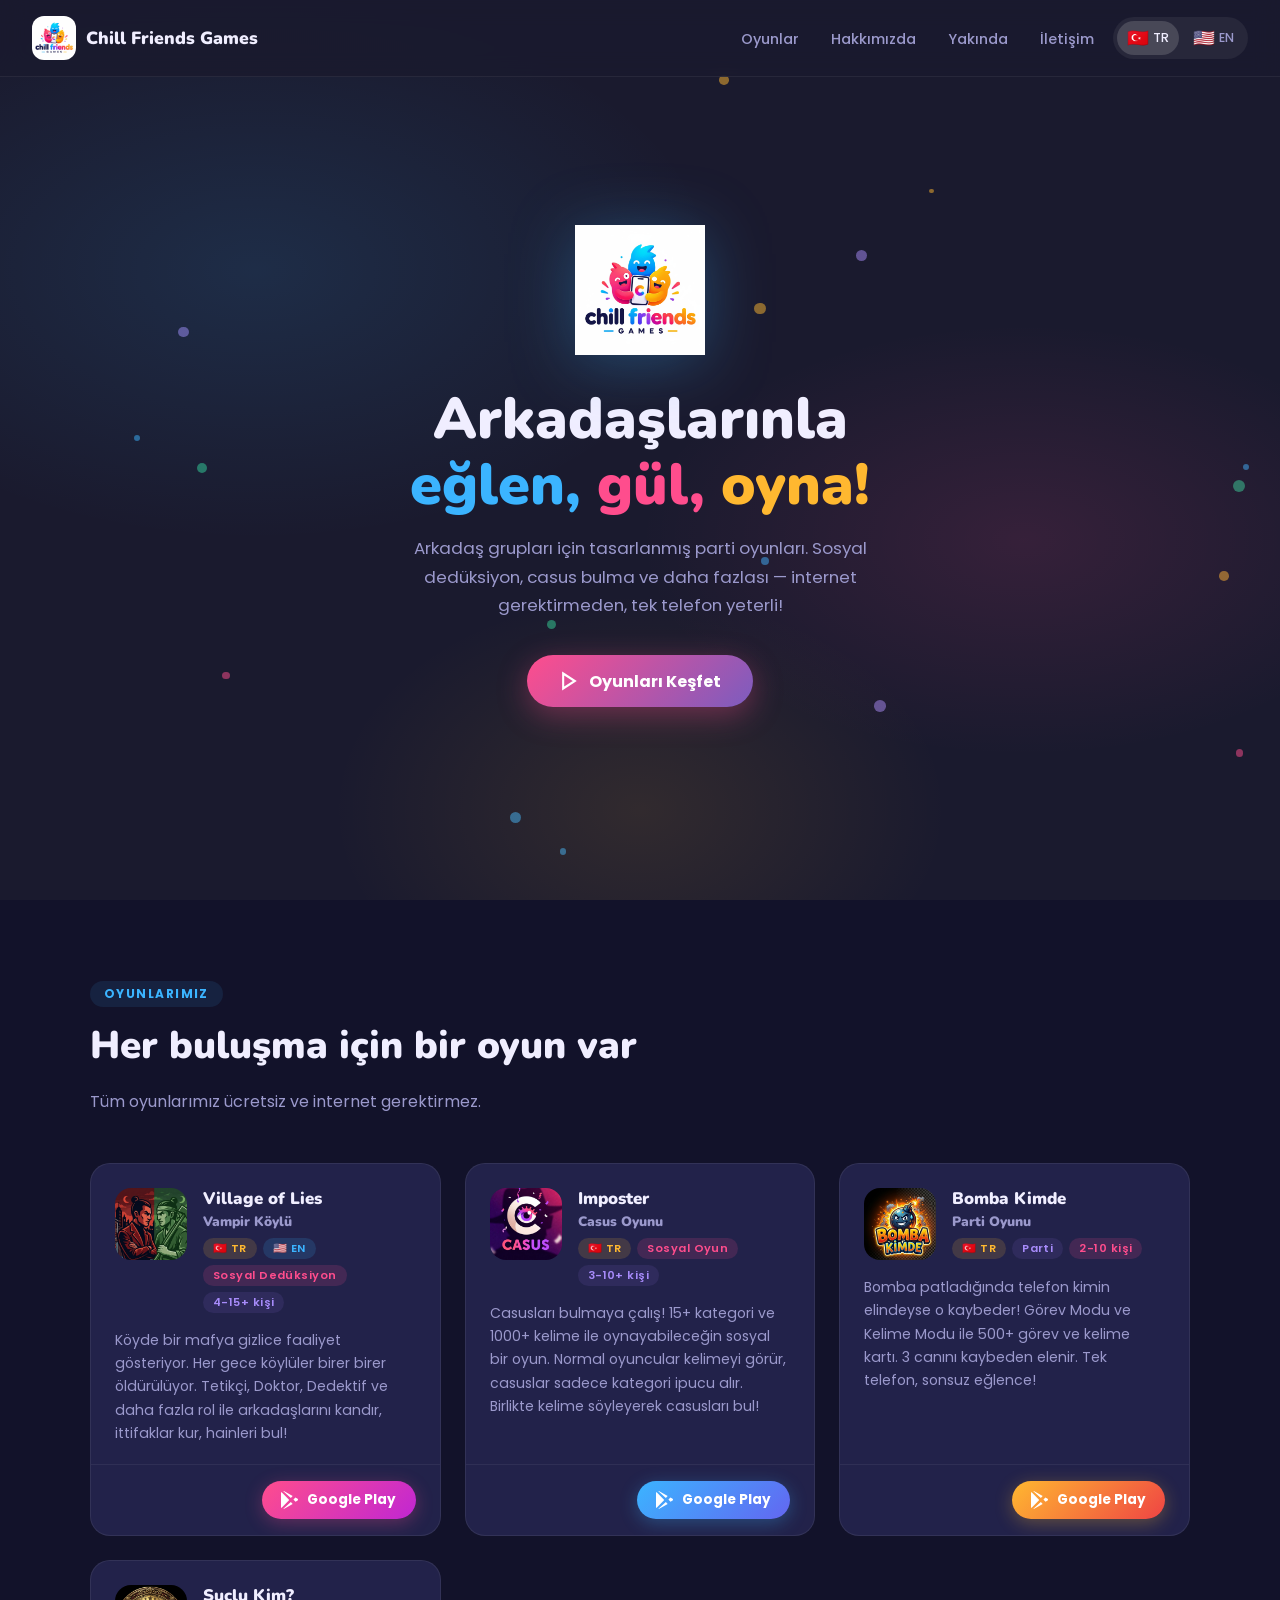
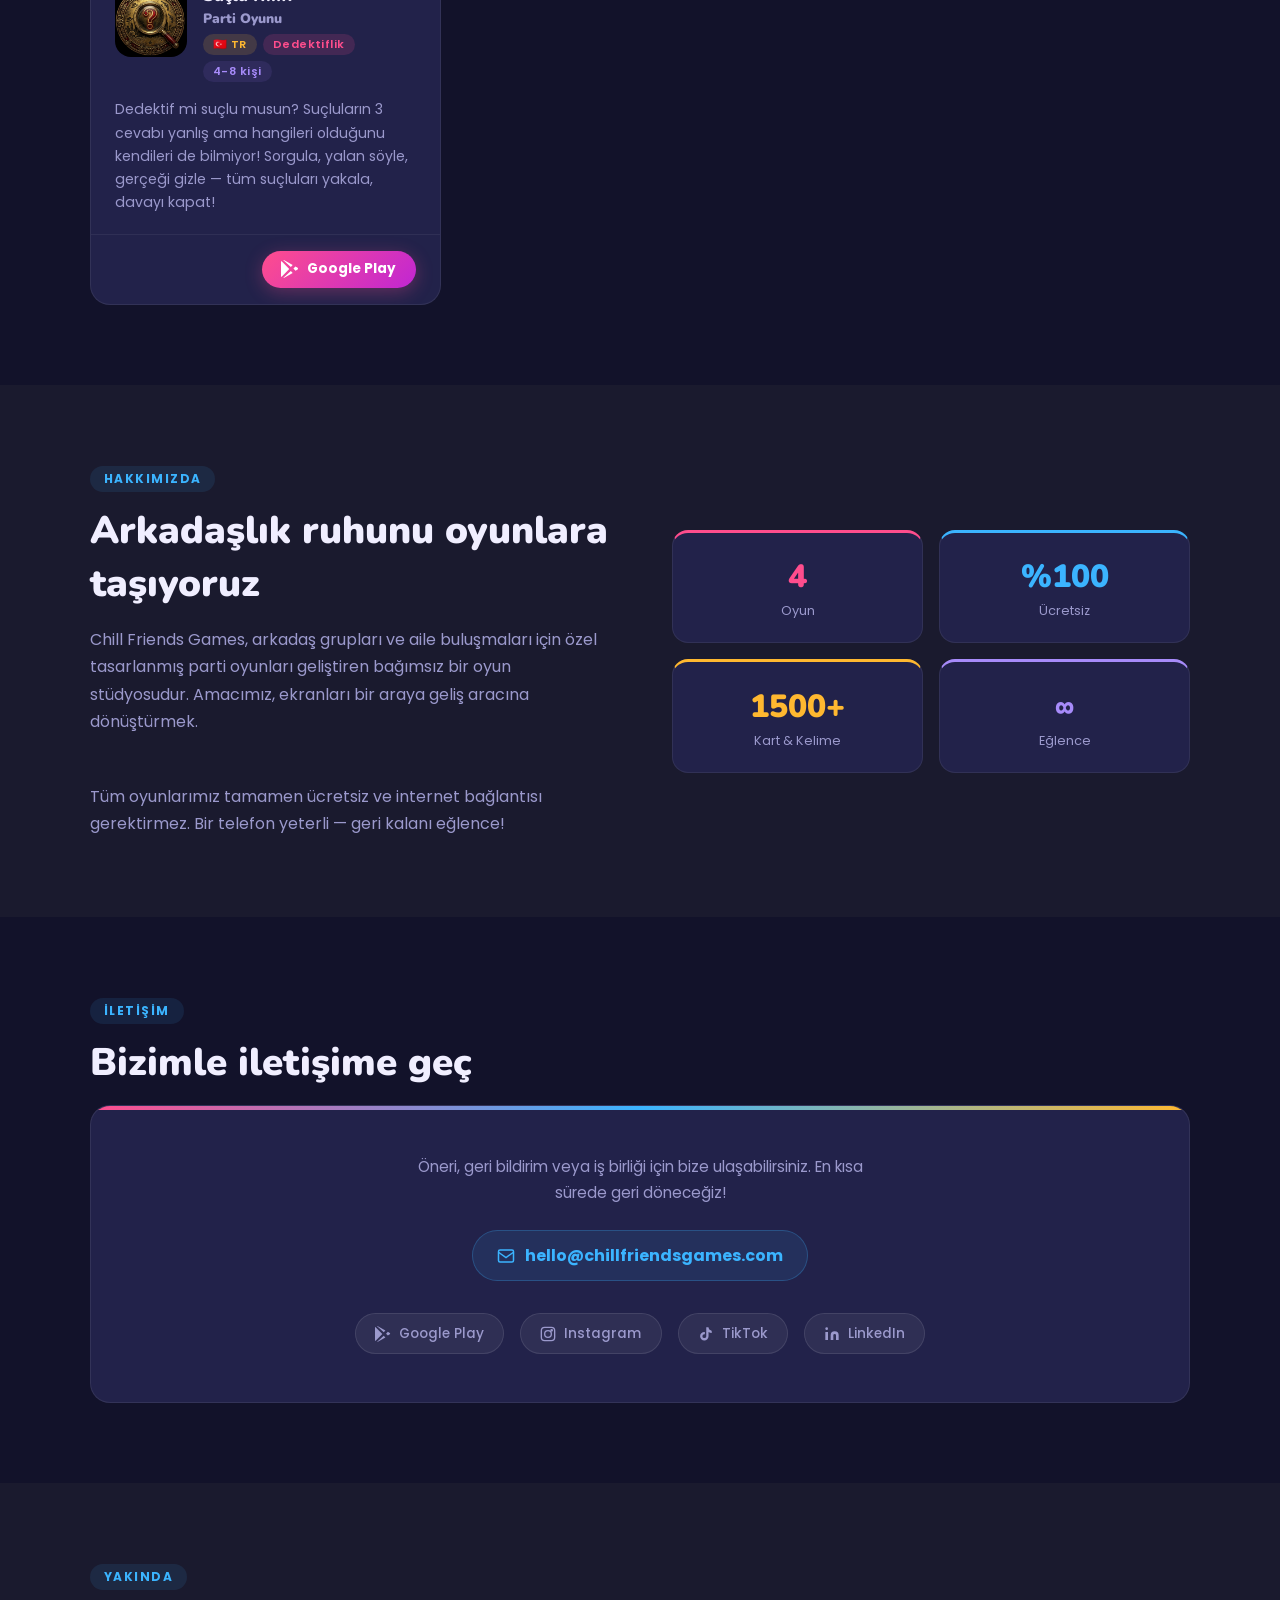
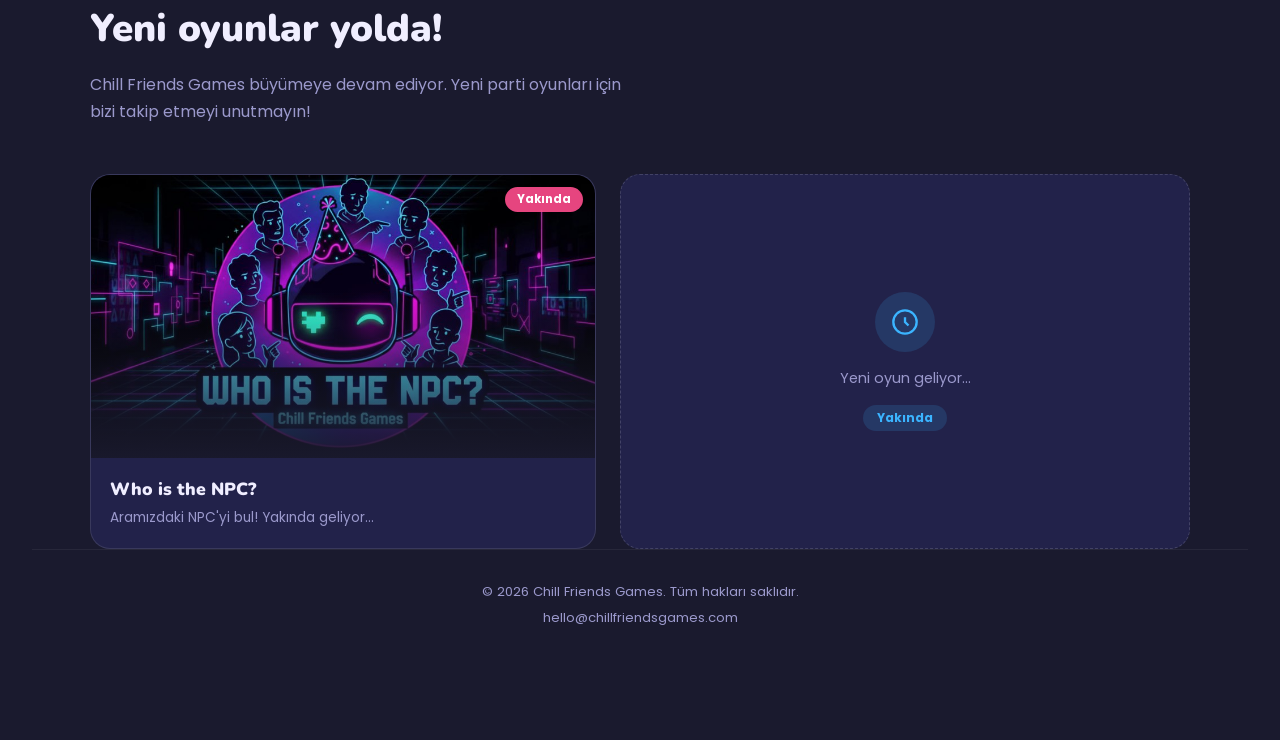
==== index.html @ 4c3b7a80 "Update index.html" ====
<!DOCTYPE html>
<html lang="tr">
<head>
<meta charset="UTF-8">
<meta name="viewport" content="width=device-width, initial-scale=1.0">
<title>Chill Friends Games</title>
<link rel="icon" type="image/jpeg" href="cfg_icon.jpg">
<link rel="apple-touch-icon" href="cfg_icon.jpg">
<link href="https://fonts.googleapis.com/css2?family=Nunito:wght@400;600;700;800;900&family=Poppins:wght@400;500;600;700&display=swap" rel="stylesheet">
<style>
  :root {
    --pink: #FF4D8D;
    --blue: #3BB4FF;
    --orange: #FFB830;
    --purple: #7C5CBF;
    --dark: #1A1A2E;
    --darker: #12122A;
    --card-bg: #22224A;
    --text: #F0EEFF;
    --text-muted: #9B99CC;
    --radius: 20px;
  }
  * { margin: 0; padding: 0; box-sizing: border-box; }
  html { scroll-behavior: smooth; }
  body {
    font-family: 'Poppins', sans-serif;
    background: var(--dark);
    color: var(--text);
    overflow-x: hidden;
  }

  /* NAV */
  nav {
    position: fixed;
    top: 0; left: 0; right: 0;
    z-index: 100;
    display: flex;
    align-items: center;
    justify-content: space-between;
    padding: 1rem 2rem;
    background: rgba(26,26,46,0.85);
    backdrop-filter: blur(12px);
    border-bottom: 1px solid rgba(255,255,255,0.06);
  }
  .nav-logo {
    display: flex;
    align-items: center;
    gap: 10px;
    text-decoration: none;
  }
  .nav-logo img {
    height: 44px;
    width: 44px;
    border-radius: 12px;
    object-fit: contain;
  }
  .nav-logo span {
    font-family: 'Nunito', sans-serif;
    font-weight: 900;
    font-size: 1.1rem;
    color: var(--text);
  }
  .nav-right {
    display: flex;
    align-items: center;
    gap: 1.2rem;
  }
  .nav-links {
    display: flex;
    gap: 2rem;
    list-style: none;
  }
  .nav-links a {
    color: var(--text-muted);
    text-decoration: none;
    font-size: 0.9rem;
    font-weight: 500;
    transition: color 0.2s;
  }
  .nav-links a:hover { color: var(--text); }
  .lang-switcher {
    display: flex;
    gap: 4px;
    background: rgba(255,255,255,0.06);
    border-radius: 30px;
    padding: 4px;
  }
  .lang-btn {
    background: none;
    border: none;
    cursor: pointer;
    padding: 4px 10px;
    border-radius: 20px;
    font-size: 1rem;
    transition: background 0.2s;
    display: flex;
    align-items: center;
    gap: 4px;
    color: var(--text-muted);
    font-family: 'Poppins', sans-serif;
    font-size: 0.78rem;
    font-weight: 500;
  }
  .lang-btn.active {
    background: rgba(255,255,255,0.15);
    color: var(--text);
  }
  .lang-flag { font-size: 1.1rem; }

  /* HERO */
  .hero {
    min-height: 100vh;
    display: flex;
    flex-direction: column;
    align-items: center;
    justify-content: center;
    text-align: center;
    padding: 6rem 2rem 4rem;
    position: relative;
    overflow: hidden;
  }
  .hero-bg {
    position: absolute;
    inset: 0;
    z-index: 0;
    background:
      radial-gradient(ellipse 60% 50% at 20% 30%, rgba(59,180,255,0.12) 0%, transparent 60%),
      radial-gradient(ellipse 50% 40% at 80% 60%, rgba(255,77,141,0.12) 0%, transparent 60%),
      radial-gradient(ellipse 40% 40% at 50% 90%, rgba(255,184,48,0.10) 0%, transparent 60%);
  }
  .hero-content { position: relative; z-index: 1; max-width: 780px; }
  .hero-logo {
    width: 130px;
    height: 130px;
    object-fit: contain;
    margin-bottom: 1.5rem;
    filter: drop-shadow(0 8px 32px rgba(59,180,255,0.3));
    animation: float 3s ease-in-out infinite;
  }
  @keyframes float {
    0%, 100% { transform: translateY(0); }
    50% { transform: translateY(-12px); }
  }
  .hero h1 {
    font-family: 'Nunito', sans-serif;
    font-size: clamp(2.2rem, 5vw, 3.6rem);
    font-weight: 900;
    line-height: 1.15;
    margin-bottom: 1rem;
  }
  .hero h1 .highlight-blue { color: var(--blue); }
  .hero h1 .highlight-pink { color: var(--pink); }
  .hero h1 .highlight-orange { color: var(--orange); }
  .hero-sub {
    font-size: 1.05rem;
    color: var(--text-muted);
    max-width: 520px;
    margin: 0 auto 2.2rem;
    line-height: 1.7;
  }
  .hero-cta {
    display: inline-flex;
    align-items: center;
    gap: 10px;
    background: linear-gradient(135deg, var(--pink), var(--purple));
    color: #fff;
    text-decoration: none;
    padding: 0.85rem 2rem;
    border-radius: 50px;
    font-weight: 700;
    font-size: 1rem;
    transition: transform 0.2s, box-shadow 0.2s;
    box-shadow: 0 8px 30px rgba(255,77,141,0.35);
  }
  .hero-cta:hover {
    transform: translateY(-2px);
    box-shadow: 0 12px 40px rgba(255,77,141,0.45);
  }
  .hero-cta svg { width: 20px; height: 20px; }

  /* FLOATING DOTS */
  .dots {
    position: absolute;
    inset: 0;
    z-index: 0;
    pointer-events: none;
    overflow: hidden;
  }
  .dot {
    position: absolute;
    border-radius: 50%;
    opacity: 0.5;
    animation: drift linear infinite;
  }
  @keyframes drift {
    0% { transform: translateY(0) rotate(0); opacity: 0; }
    10% { opacity: 0.5; }
    90% { opacity: 0.5; }
    100% { transform: translateY(-100vh) rotate(360deg); opacity: 0; }
  }

  /* SECTION */
  section { padding: 5rem 2rem; }
  .section-inner { max-width: 1100px; margin: 0 auto; }
  .section-label {
    display: inline-block;
    font-size: 0.75rem;
    font-weight: 700;
    letter-spacing: 0.12em;
    text-transform: uppercase;
    color: var(--blue);
    margin-bottom: 0.75rem;
    background: rgba(59,180,255,0.1);
    padding: 4px 14px;
    border-radius: 20px;
  }
  .section-title {
    font-family: 'Nunito', sans-serif;
    font-size: clamp(1.7rem, 3.5vw, 2.4rem);
    font-weight: 900;
    margin-bottom: 1rem;
  }
  .section-desc {
    color: var(--text-muted);
    font-size: 1rem;
    max-width: 540px;
    line-height: 1.7;
    margin-bottom: 3rem;
  }

  /* GAMES */
  #games { background: var(--darker); }
  .games-grid {
    display: grid;
    grid-template-columns: repeat(auto-fit, minmax(280px, 1fr));
    gap: 1.5rem;
  }
  .game-card {
    background: var(--card-bg);
    border-radius: var(--radius);
    overflow: hidden;
    border: 1px solid rgba(255,255,255,0.07);
    transition: transform 0.25s, box-shadow 0.25s;
    display: flex;
    flex-direction: column;
  }
  .game-card:hover {
    transform: translateY(-6px);
    box-shadow: 0 16px 48px rgba(0,0,0,0.4);
  }
  .game-card-header {
    padding: 1.5rem 1.5rem 1rem;
    display: flex;
    align-items: flex-start;
    gap: 1rem;
  }
  .game-icon {
    width: 72px;
    height: 72px;
    border-radius: 16px;
    overflow: hidden;
    flex-shrink: 0;
  }
  .game-icon img {
    width: 100%;
    height: 100%;
    object-fit: cover;
  }
  .game-meta { flex: 1; }
  .game-name {
    font-family: 'Nunito', sans-serif;
    font-weight: 900;
    font-size: 1.05rem;
    margin-bottom: 4px;
    line-height: 1.3;
  }
  .game-tags {
    display: flex;
    gap: 6px;
    flex-wrap: wrap;
    margin-top: 6px;
  }
  .tag {
    font-size: 0.7rem;
    font-weight: 600;
    padding: 2px 10px;
    border-radius: 20px;
    letter-spacing: 0.04em;
  }
  .tag-tr { background: rgba(255,184,48,0.15); color: #FFB830; }
  .tag-en { background: rgba(59,180,255,0.15); color: var(--blue); }
  .tag-social { background: rgba(255,77,141,0.15); color: var(--pink); }
  .tag-party { background: rgba(124,92,191,0.15); color: #A78BFA; }
  .game-desc {
    padding: 0 1.5rem 1.2rem;
    color: var(--text-muted);
    font-size: 0.88rem;
    line-height: 1.65;
    flex: 1;
  }
  .game-footer {
    padding: 1rem 1.5rem;
    border-top: 1px solid rgba(255,255,255,0.06);
    display: flex;
    justify-content: flex-end;
  }
  .play-btn {
    display: inline-flex;
    align-items: center;
    gap: 8px;
    text-decoration: none;
    font-size: 0.85rem;
    font-weight: 700;
    padding: 0.55rem 1.2rem;
    border-radius: 30px;
    transition: transform 0.2s, box-shadow 0.2s;
  }
  .play-btn.pink {
    background: linear-gradient(135deg, var(--pink), #c026d3);
    color: #fff;
    box-shadow: 0 4px 18px rgba(255,77,141,0.3);
  }
  .play-btn.blue {
    background: linear-gradient(135deg, var(--blue), #6366F1);
    color: #fff;
    box-shadow: 0 4px 18px rgba(59,180,255,0.3);
  }
  .play-btn.orange {
    background: linear-gradient(135deg, var(--orange), #EF4444);
    color: #fff;
    box-shadow: 0 4px 18px rgba(255,184,48,0.3);
  }
  .play-btn:hover { transform: scale(1.04); }
  .gplay-icon { width: 18px; height: 18px; }

  /* ABOUT */
  #about {
    background: var(--dark);
    position: relative;
    overflow: hidden;
  }
  .about-grid {
    display: grid;
    grid-template-columns: 1fr 1fr;
    gap: 4rem;
    align-items: center;
  }
  .about-visual {
    display: grid;
    grid-template-columns: 1fr 1fr;
    gap: 1rem;
  }
  .about-stat {
    background: var(--card-bg);
    border: 1px solid rgba(255,255,255,0.07);
    border-radius: 16px;
    padding: 1.4rem;
    text-align: center;
  }
  .about-stat:nth-child(1) { border-top: 3px solid var(--pink); }
  .about-stat:nth-child(2) { border-top: 3px solid var(--blue); }
  .about-stat:nth-child(3) { border-top: 3px solid var(--orange); }
  .about-stat:nth-child(4) { border-top: 3px solid #A78BFA; }
  .stat-num {
    font-family: 'Nunito', sans-serif;
    font-size: 2rem;
    font-weight: 900;
    margin-bottom: 4px;
  }
  .stat-num.pink { color: var(--pink); }
  .stat-num.blue { color: var(--blue); }
  .stat-num.orange { color: var(--orange); }
  .stat-num.purple { color: #A78BFA; }
  .stat-label { font-size: 0.8rem; color: var(--text-muted); }
  @media (max-width: 768px) {
    .about-grid { grid-template-columns: 1fr; }
    .nav-links { display: none; }
  }

  /* CONTACT */
  #contact { background: var(--darker); }
  .contact-card {
    background: var(--card-bg);
    border: 1px solid rgba(255,255,255,0.08);
    border-radius: var(--radius);
    padding: 3rem;
    text-align: center;
    position: relative;
    overflow: hidden;
  }
  .contact-card::before {
    content: '';
    position: absolute;
    top: 0; left: 0; right: 0;
    height: 4px;
    background: linear-gradient(90deg, var(--pink), var(--blue), var(--orange));
  }
  .contact-email {
    display: inline-flex;
    align-items: center;
    gap: 10px;
    background: rgba(59,180,255,0.1);
    border: 1px solid rgba(59,180,255,0.25);
    color: var(--blue);
    text-decoration: none;
    padding: 0.75rem 1.5rem;
    border-radius: 50px;
    font-weight: 700;
    font-size: clamp(0.75rem, 2.5vw, 1rem);
    margin-top: 1.5rem;
    transition: background 0.2s;
    word-break: break-all;
    text-align: center;
  }
  .contact-email:hover { background: rgba(59,180,255,0.2); }
  .social-links {
    display: flex;
    justify-content: center;
    gap: 1rem;
    margin-top: 2rem;
    flex-wrap: wrap;
  }
  .social-btn {
    display: inline-flex;
    align-items: center;
    gap: 8px;
    background: rgba(255,255,255,0.06);
    border: 1px solid rgba(255,255,255,0.1);
    color: var(--text-muted);
    text-decoration: none;
    padding: 0.6rem 1.2rem;
    border-radius: 30px;
    font-size: 0.85rem;
    font-weight: 500;
    transition: background 0.2s, color 0.2s;
  }
  .social-btn:hover { background: rgba(255,255,255,0.12); color: var(--text); }

  /* FOOTER */
  footer {
    text-align: center;
    padding: 2rem;
    color: var(--text-muted);
    font-size: 0.82rem;
    border-top: 1px solid rgba(255,255,255,0.06);
  }
  footer a { color: var(--text-muted); text-decoration: none; }
  footer a:hover { color: var(--text); }

  /* PRIVACY */
  #privacy { background: var(--dark); }
  .privacy-box {
    background: var(--card-bg);
    border-radius: var(--radius);
    padding: 2.5rem;
    border: 1px solid rgba(255,255,255,0.07);
  }
  .privacy-box p {
    color: var(--text-muted);
    font-size: 0.92rem;
    line-height: 1.8;
    margin-bottom: 1rem;
  }
  .privacy-box p:last-child { margin-bottom: 0; }
</style>
</head>
<body>

<!-- NAV -->
<nav>
  <a class="nav-logo" href="#">
    <img src="cfg_icon.jpg" alt="Chill Friends Games Logo" id="nav-logo-img">
    <span>Chill Friends Games</span>
  </a>
  <div class="nav-right">
    <ul class="nav-links">
      <li><a href="#games" data-tr="Oyunlar" data-en="Games">Oyunlar</a></li>
      <li><a href="#about" data-tr="Hakkımızda" data-en="About">Hakkımızda</a></li>
      <li><a href="#coming-soon" data-tr="Yakında" data-en="Coming Soon">Yakında</a></li>
      <li><a href="#contact" data-tr="İletişim" data-en="Contact">İletişim</a></li>
    </ul>
    <div class="lang-switcher">
      <button class="lang-btn active" onclick="setLang('tr')">
        <span class="lang-flag">🇹🇷</span> TR
      </button>
      <button class="lang-btn" onclick="setLang('en')">
        <span class="lang-flag">🇺🇸</span> EN
      </button>
    </div>
  </div>
</nav>

<!-- DOTS BG -->
<div class="dots" id="dots"></div>

<!-- HERO -->
<section class="hero">
  <div class="hero-bg"></div>
  <div class="hero-content">
    <img src="cfg_icon.jpg" alt="Chill Friends Games" class="hero-logo" id="hero-logo-img">
    <h1>
      <span data-tr="Arkadaşlarınla" data-en="Play Together,">Arkadaşlarınla</span><br>
      <span class="highlight-blue" data-tr="eğlen," data-en="Laugh Together,">eğlen,</span>
      <span class="highlight-pink" data-tr="gül," data-en="" id="hero-gul">gül,</span>
      <span class="highlight-orange" data-tr="oyna!" data-en="Have Fun!">oyna!</span>
    </h1>
    <p class="hero-sub" data-tr="Arkadaş grupları için tasarlanmış parti oyunları. Sosyal dedüksiyon, casus bulma ve daha fazlası — internet gerektirmeden, tek telefon yeterli!" data-en="Party games designed for friend groups. Social deduction, spy hunting and more — no internet needed, one phone is enough!">
      Arkadaş grupları için tasarlanmış parti oyunları. Sosyal dedüksiyon, casus bulma ve daha fazlası — internet gerektirmeden, tek telefon yeterli!
    </p>
    <a href="#games" class="hero-cta">
      <svg viewBox="0 0 24 24" fill="none" stroke="currentColor" stroke-width="2.5"><polygon points="5 3 19 12 5 21 5 3"/></svg>
      <span data-tr="Oyunları Keşfet" data-en="Explore Games">Oyunları Keşfet</span>
    </a>
  </div>
</section>

<!-- GAMES -->
<section id="games">
  <div class="section-inner">
    <div class="section-label" data-tr="OYUNLARIMIZ" data-en="OUR GAMES">OYUNLARIMIZ</div>
    <h2 class="section-title" data-tr="Her buluşma için bir oyun var" data-en="A game for every get-together">Her buluşma için bir oyun var</h2>
    <p class="section-desc" data-tr="Tüm oyunlarımız ücretsiz ve internet gerektirmez." data-en="All our games are free and work without internet.">Tüm oyunlarımız ücretsiz ve internet gerektirmez.</p>

    <div class="games-grid">

      <!-- Village of Lies -->
      <div class="game-card">
        <div class="game-card-header">
          <div class="game-icon">
            <img src="vol.png" alt="Village of Lies">
          </div>
          <div class="game-meta">
            <div class="game-name" data-tr="Village of Lies<br>Vampir Köylü" data-en="Village of Lies<br>Party Game">Village of Lies<br><span style="color:var(--text-muted);font-size:0.85rem">Vampir Köylü</span></div>
            <div class="game-tags">
              <span class="tag tag-tr">🇹🇷 TR</span>
              <span class="tag tag-en">🇺🇸 EN</span>
              <span class="tag tag-social" data-tr="Sosyal Dedüksiyon" data-en="Social Deduction">Sosyal Dedüksiyon</span>
              <span class="tag tag-party">4-15+ kişi</span>
            </div>
          </div>
        </div>
        <p class="game-desc" data-tr="Köyde bir mafya gizlice faaliyet gösteriyor. Her gece köylüler birer birer öldürülüyor. Tetikçi, Doktor, Dedektif ve daha fazla rol ile arkadaşlarını kandır, ittifaklar kur, hainleri bul!" data-en="A mafia secretly operates in the village. Every night, villagers are killed one by one. With roles like Shooter, Doctor, Detective and more — bluff your friends, form alliances, find the traitors!">
          Köyde bir mafya gizlice faaliyet gösteriyor. Her gece köylüler birer birer öldürülüyor. Tetikçi, Doktor, Dedektif ve daha fazla rol ile arkadaşlarını kandır, ittifaklar kur, hainleri bul!
        </p>
        <div class="game-footer">
          <a href="https://play.google.com/store/apps/details?id=com.chillfriendsgames.villageoflies" class="play-btn pink" target="_blank">
            <svg class="gplay-icon" viewBox="0 0 24 24" fill="currentColor"><path d="M3.18 23.76c.37.2.8.2 1.16-.02l11.24-6.49-2.44-2.44-9.96 8.95zM.5 1.5A1.5 1.5 0 000 2.7v18.6a1.5 1.5 0 00.5 1.2l.07.06 10.42-10.42v-.24L.57 1.44.5 1.5zM22.17 10.43l-2.87-1.66-2.72 2.72 2.72 2.72 2.88-1.66a1.5 1.5 0 000-2.12zM4.34.26L15.58 6.75l-2.44 2.44L3.18.24c.37-.2.8-.2 1.16.02z"/></svg>
            <span data-tr="Google Play" data-en="Google Play">Google Play</span>
          </a>
        </div>
      </div>

      <!-- Imposter -->
      <div class="game-card">
        <div class="game-card-header">
          <div class="game-icon">
            <img src="casjs.png" alt="Imposter Casus Oyunu">
          </div>
          <div class="game-meta">
            <div class="game-name" data-tr="Imposter<br>Casus Oyunu" data-en="Imposter<br>Spy Game">Imposter<br><span style="color:var(--text-muted);font-size:0.85rem">Casus Oyunu</span></div>
            <div class="game-tags">
              <span class="tag tag-tr">🇹🇷 TR</span>
              <span class="tag tag-social" data-tr="Sosyal Oyun" data-en="Social Game">Sosyal Oyun</span>
              <span class="tag tag-party">3-10+ kişi</span>
            </div>
          </div>
        </div>
        <p class="game-desc" data-tr="Casusları bulmaya çalış! 15+ kategori ve 1000+ kelime ile oynayabileceğin sosyal bir oyun. Normal oyuncular kelimeyi görür, casuslar sadece kategori ipucu alır. Birlikte kelime söyleyerek casusları bul!" data-en="Try to find the spies! A social game with 15+ categories and 1000+ words. Regular players see the word, spies only get a category clue. Speak words together and find the spies!">
          Casusları bulmaya çalış! 15+ kategori ve 1000+ kelime ile oynayabileceğin sosyal bir oyun. Normal oyuncular kelimeyi görür, casuslar sadece kategori ipucu alır. Birlikte kelime söyleyerek casusları bul!
        </p>
        <div class="game-footer">
          <a href="https://play.google.com/store/apps/details?id=com.chillfriendsgames.spygame" class="play-btn blue" target="_blank">
            <svg class="gplay-icon" viewBox="0 0 24 24" fill="currentColor"><path d="M3.18 23.76c.37.2.8.2 1.16-.02l11.24-6.49-2.44-2.44-9.96 8.95zM.5 1.5A1.5 1.5 0 000 2.7v18.6a1.5 1.5 0 00.5 1.2l.07.06 10.42-10.42v-.24L.57 1.44.5 1.5zM22.17 10.43l-2.87-1.66-2.72 2.72 2.72 2.72 2.88-1.66a1.5 1.5 0 000-2.12zM4.34.26L15.58 6.75l-2.44 2.44L3.18.24c.37-.2.8-.2 1.16.02z"/></svg>
            <span data-tr="Google Play" data-en="Google Play">Google Play</span>
          </a>
        </div>
      </div>

      <!-- Bomba Kimde -->
      <div class="game-card">
        <div class="game-card-header">
          <div class="game-icon">
            <img src="bomba.png" alt="Bomba Kimde">
          </div>
          <div class="game-meta">
            <div class="game-name" data-tr="Bomba Kimde<br>Parti Oyunu" data-en="Bomba Kimde<br>Party Game">Bomba Kimde<br><span style="color:var(--text-muted);font-size:0.85rem">Parti Oyunu</span></div>
            <div class="game-tags">
              <span class="tag tag-tr">🇹🇷 TR</span>
              <span class="tag tag-party" data-tr="Parti" data-en="Party">Parti</span>
              <span class="tag tag-social">2-10 kişi</span>
            </div>
          </div>
        </div>
        <p class="game-desc" data-tr="Bomba patladığında telefon kimin elindeyse o kaybeder! Görev Modu ve Kelime Modu ile 500+ görev ve kelime kartı. 3 canını kaybeden elenir. Tek telefon, sonsuz eğlence!" data-en="Whoever holds the phone when the bomb explodes loses! With Mission Mode and Word Mode, 500+ task and word cards. Lose 3 lives and you're out. One phone, endless fun!">
          Bomba patladığında telefon kimin elindeyse o kaybeder! Görev Modu ve Kelime Modu ile 500+ görev ve kelime kartı. 3 canını kaybeden elenir. Tek telefon, sonsuz eğlence!
        </p>
        <div class="game-footer">
          <a href="https://play.google.com/store/apps/details?id=com.chillfriendsgames.bombakimde" class="play-btn orange" target="_blank">
            <svg class="gplay-icon" viewBox="0 0 24 24" fill="currentColor"><path d="M3.18 23.76c.37.2.8.2 1.16-.02l11.24-6.49-2.44-2.44-9.96 8.95zM.5 1.5A1.5 1.5 0 000 2.7v18.6a1.5 1.5 0 00.5 1.2l.07.06 10.42-10.42v-.24L.57 1.44.5 1.5zM22.17 10.43l-2.87-1.66-2.72 2.72 2.72 2.72 2.88-1.66a1.5 1.5 0 000-2.12zM4.34.26L15.58 6.75l-2.44 2.44L3.18.24c.37-.2.8-.2 1.16.02z"/></svg>
            <span data-tr="Google Play" data-en="Google Play">Google Play</span>
          </a>
        </div>
      </div>

      <!-- Suçlu Kim -->
      <div class="game-card">
        <div class="game-card-header">
          <div class="game-icon">
            <img src="suclukim.png" alt="Suçlu Kim?">
          </div>
          <div class="game-meta">
            <div class="game-name">Suçlu Kim?<br><span style="color:var(--text-muted);font-size:0.85rem">Parti Oyunu</span></div>
            <div class="game-tags">
              <span class="tag tag-tr">🇹🇷 TR</span>
              <span class="tag tag-social" data-tr="Dedektiflik" data-en="Detective">Dedektiflik</span>
              <span class="tag tag-party">4-8 kişi</span>
            </div>
          </div>
        </div>
        <p class="game-desc" data-tr="Dedektif mi suçlu musun? Suçluların 3 cevabı yanlış ama hangileri olduğunu kendileri de bilmiyor! Sorgula, yalan söyle, gerçeği gizle — tüm suçluları yakala, davayı kapat!" data-en="Are you a detective or a criminal? Criminals have 3 wrong answers but don't even know which ones! Question, lie, hide the truth — catch all the criminals, close the case!">
          Dedektif mi suçlu musun? Suçluların 3 cevabı yanlış ama hangileri olduğunu kendileri de bilmiyor! Sorgula, yalan söyle, gerçeği gizle — tüm suçluları yakala, davayı kapat!
        </p>
        <div class="game-footer">
          <a href="https://play.google.com/store/apps/details?id=com.chillfriendsgames.suclukim" class="play-btn pink" target="_blank">
            <svg class="gplay-icon" viewBox="0 0 24 24" fill="currentColor"><path d="M3.18 23.76c.37.2.8.2 1.16-.02l11.24-6.49-2.44-2.44-9.96 8.95zM.5 1.5A1.5 1.5 0 000 2.7v18.6a1.5 1.5 0 00.5 1.2l.07.06 10.42-10.42v-.24L.57 1.44.5 1.5zM22.17 10.43l-2.87-1.66-2.72 2.72 2.72 2.72 2.88-1.66a1.5 1.5 0 000-2.12zM4.34.26L15.58 6.75l-2.44 2.44L3.18.24c.37-.2.8-.2 1.16.02z"/></svg>
            <span data-tr="Google Play" data-en="Google Play">Google Play</span>
          </a>
        </div>
      </div>

    </div>
  </div>
</section>

<section id="about">
  <div class="section-inner">
    <div class="about-grid">
      <div>
        <div class="section-label" data-tr="HAKKIMIZDA" data-en="ABOUT US">HAKKIMIZDA</div>
        <h2 class="section-title" data-tr="Arkadaşlık ruhunu oyunlara taşıyoruz" data-en="We bring the spirit of friendship to games">Arkadaşlık ruhunu oyunlara taşıyoruz</h2>
        <p class="section-desc" data-tr="Chill Friends Games, arkadaş grupları ve aile buluşmaları için özel tasarlanmış parti oyunları geliştiren bağımsız bir oyun stüdyosudur. Amacımız, ekranları bir araya geliş aracına dönüştürmek." data-en="Chill Friends Games is an independent game studio that develops party games specially designed for friend groups and family gatherings. Our goal is to turn screens into a tool for coming together.">
          Chill Friends Games, arkadaş grupları ve aile buluşmaları için özel tasarlanmış parti oyunları geliştiren bağımsız bir oyun stüdyosudur. Amacımız, ekranları bir araya geliş aracına dönüştürmek.
        </p>
        <p class="section-desc" style="margin-bottom:0" data-tr="Tüm oyunlarımız tamamen ücretsiz ve internet bağlantısı gerektirmez. Bir telefon yeterli — geri kalanı eğlence!" data-en="All our games are completely free and require no internet connection. One phone is enough — the rest is fun!">
          Tüm oyunlarımız tamamen ücretsiz ve internet bağlantısı gerektirmez. Bir telefon yeterli — geri kalanı eğlence!
        </p>
      </div>
      <div class="about-visual">
        <div class="about-stat">
          <div class="stat-num pink">4</div>
          <div class="stat-label" data-tr="Oyun" data-en="Games">Oyun</div>
        </div>
        <div class="about-stat">
          <div class="stat-num blue">%100</div>
          <div class="stat-label" data-tr="Ücretsiz" data-en="Free">Ücretsiz</div>
        </div>
        <div class="about-stat">
          <div class="stat-num orange">1500+</div>
          <div class="stat-label" data-tr="Kart & Kelime" data-en="Cards & Words">Kart & Kelime</div>
        </div>
        <div class="about-stat">
          <div class="stat-num purple">∞</div>
          <div class="stat-label" data-tr="Eğlence" data-en="Fun">Eğlence</div>
        </div>
      </div>
    </div>
  </div>
</section>

<!-- CONTACT -->
<section id="contact">
  <div class="section-inner">
    <div class="section-label" data-tr="İLETİŞİM" data-en="CONTACT">İLETİŞİM</div>
    <h2 class="section-title" data-tr="Bizimle iletişime geç" data-en="Get in touch">Bizimle iletişime geç</h2>
    <div class="contact-card">
      <p style="color:var(--text-muted);font-size:0.95rem;line-height:1.7;max-width:500px;margin:0 auto" data-tr="Öneri, geri bildirim veya iş birliği için bize ulaşabilirsiniz. En kısa sürede geri döneceğiz!" data-en="You can reach us for suggestions, feedback or collaboration. We'll get back to you as soon as possible!">
        Öneri, geri bildirim veya iş birliği için bize ulaşabilirsiniz. En kısa sürede geri döneceğiz!
      </p>
      <a href="mailto:hello@chillfriendsgames.com" class="contact-email">
        <svg width="18" height="18" viewBox="0 0 24 24" fill="none" stroke="currentColor" stroke-width="2"><rect x="2" y="4" width="20" height="16" rx="2"/><path d="M2 7l10 7 10-7"/></svg>
        hello@chillfriendsgames.com
      </a>
      <div class="social-links">
        <a href="https://play.google.com/store/apps/developer?id=Chill+Friends+Games" class="social-btn" target="_blank">
          <svg width="16" height="16" viewBox="0 0 24 24" fill="currentColor"><path d="M3.18 23.76c.37.2.8.2 1.16-.02l11.24-6.49-2.44-2.44-9.96 8.95zM.5 1.5A1.5 1.5 0 000 2.7v18.6a1.5 1.5 0 00.5 1.2l.07.06 10.42-10.42v-.24L.57 1.44.5 1.5zM22.17 10.43l-2.87-1.66-2.72 2.72 2.72 2.72 2.88-1.66a1.5 1.5 0 000-2.12zM4.34.26L15.58 6.75l-2.44 2.44L3.18.24c.37-.2.8-.2 1.16.02z"/></svg>
          Google Play
        </a>
        <a href="https://instagram.com/chillfriendsgames" class="social-btn" target="_blank">
          <svg width="16" height="16" viewBox="0 0 24 24" fill="none" stroke="currentColor" stroke-width="2"><rect x="2" y="2" width="20" height="20" rx="5"/><circle cx="12" cy="12" r="5"/><circle cx="17.5" cy="6.5" r="1" fill="currentColor"/></svg>
          Instagram
        </a>
        <a href="https://tiktok.com/@chillfriendsgames" class="social-btn" target="_blank">
          <svg width="16" height="16" viewBox="0 0 24 24" fill="currentColor"><path d="M19.59 6.69a4.83 4.83 0 01-3.77-4.25V2h-3.45v13.67a2.89 2.89 0 01-2.88 2.5 2.89 2.89 0 01-2.89-2.89 2.89 2.89 0 012.89-2.89c.28 0 .54.04.79.1V9.01a6.33 6.33 0 00-.79-.05 6.34 6.34 0 00-6.34 6.34 6.34 6.34 0 006.34 6.34 6.34 6.34 0 006.33-6.34V9.05a8.16 8.16 0 004.77 1.52V7.13a4.85 4.85 0 01-1-.44z"/></svg>
          TikTok
        </a>
        <a href="https://linkedin.com/company/chillfriendsgames" class="social-btn" target="_blank">
          <svg width="16" height="16" viewBox="0 0 24 24" fill="currentColor"><path d="M16 8a6 6 0 016 6v7h-4v-7a2 2 0 00-2-2 2 2 0 00-2 2v7h-4v-7a6 6 0 016-6zM2 9h4v12H2z"/><circle cx="4" cy="4" r="2"/></svg>
          LinkedIn
        </a>
      </div>
    </div>
  </div>
</section>

<!-- COMING SOON -->
<section id="coming-soon" style="background:var(--dark);">
  <div class="section-inner">
    <div class="section-label" data-tr="YAKINDA" data-en="COMING SOON">YAKINDA</div>
    <h2 class="section-title" data-tr="Yeni oyunlar yolda!" data-en="New games on the way!">Yeni oyunlar yolda!</h2>
    <p class="section-desc" data-tr="Chill Friends Games büyümeye devam ediyor. Yeni parti oyunları için bizi takip etmeyi unutmayın!" data-en="Chill Friends Games keeps growing. Don't forget to follow us for new party games!">Chill Friends Games büyümeye devam ediyor. Yeni parti oyunları için bizi takip etmeyi unutmayın!</p>
    <div style="display:flex;gap:1.5rem;flex-wrap:wrap;">
      <div style="background:var(--card-bg);border:1px solid rgba(255,255,255,0.1);border-radius:var(--radius);overflow:hidden;flex:1;min-width:280px;">
        <div style="position:relative;width:100%;aspect-ratio:16/9;overflow:hidden;">
          <img src="npc.png" alt="Who is the NPC?" style="width:100%;height:100%;object-fit:cover;">
          <div style="position:absolute;inset:0;background:linear-gradient(to top, rgba(26,26,46,0.95) 0%, transparent 60%);"></div>
          <span style="position:absolute;top:12px;right:12px;font-size:0.72rem;background:rgba(255,77,141,0.9);color:#fff;padding:4px 12px;border-radius:20px;font-weight:700;" data-tr="Yakında" data-en="Coming Soon">Yakında</span>
        </div>
        <div style="padding:1.2rem;">
          <div style="font-family:'Nunito',sans-serif;font-weight:900;font-size:1.1rem;margin-bottom:6px;">Who is the NPC?</div>
          <p style="color:var(--text-muted);font-size:0.85rem;line-height:1.6;" data-tr="Aramızdaki NPC'yi bul! Yakında geliyor..." data-en="Find the NPC among us! Coming soon...">Aramızdaki NPC'yi bul! Yakında geliyor...</p>
        </div>
      </div>
      <div style="background:var(--card-bg);border:1px dashed rgba(255,255,255,0.15);border-radius:var(--radius);padding:2rem;flex:1;min-width:240px;display:flex;flex-direction:column;align-items:center;justify-content:center;gap:1rem;text-align:center;">
        <div style="width:60px;height:60px;border-radius:50%;background:rgba(59,180,255,0.15);display:flex;align-items:center;justify-content:center;">
          <svg width="28" height="28" viewBox="0 0 24 24" fill="none" stroke="var(--blue)" stroke-width="2"><circle cx="12" cy="12" r="10"/><path d="M12 8v4l3 3"/></svg>
        </div>
        <p style="color:var(--text-muted);font-size:0.9rem;" data-tr="Yeni oyun geliyor..." data-en="New game coming...">Yeni oyun geliyor...</p>
        <span style="font-size:0.75rem;background:rgba(59,180,255,0.15);color:var(--blue);padding:4px 14px;border-radius:20px;font-weight:700;" data-tr="Yakında" data-en="Coming Soon">Yakında</span>
      </div>
    </div>
  </div>

<!-- FOOTER -->
<footer>
  <p>© 2026 Chill Friends Games. <span data-tr="Tüm hakları saklıdır." data-en="All rights reserved.">Tüm hakları saklıdır.</span></p>
  <p style="margin-top:6px"><a href="mailto:hello@chillfriendsgames.com">hello@chillfriendsgames.com</a></p>
</footer>

<script>
// Floating dots
const dotsContainer = document.getElementById('dots');
const colors = ['#FF4D8D','#3BB4FF','#FFB830','#A78BFA','#34D399'];
for (let i = 0; i < 18; i++) {
  const d = document.createElement('div');
  d.className = 'dot';
  const size = Math.random() * 8 + 4;
  d.style.cssText = `
    width:${size}px;height:${size}px;
    left:${Math.random()*100}%;
    bottom:${Math.random()*100}%;
    background:${colors[Math.floor(Math.random()*colors.length)]};
    animation-duration:${Math.random()*15+10}s;
    animation-delay:${Math.random()*10}s;
  `;
  dotsContainer.appendChild(d);
}

// Language switcher
let currentLang = 'tr';
function setLang(lang) {
  currentLang = lang;
  document.querySelectorAll('.lang-btn').forEach(btn => btn.classList.remove('active'));
  document.querySelectorAll('.lang-btn')[lang === 'tr' ? 0 : 1].classList.add('active');
  document.querySelectorAll('[data-tr]').forEach(el => {
    const text = el.getAttribute('data-' + lang);
    if (text !== null) el.innerHTML = text;
  });
  const gulEl = document.getElementById('hero-gul');
  if (gulEl) gulEl.style.display = lang === 'en' ? 'none' : '';
  document.documentElement.lang = lang;
}
</script>
</body>
</html>
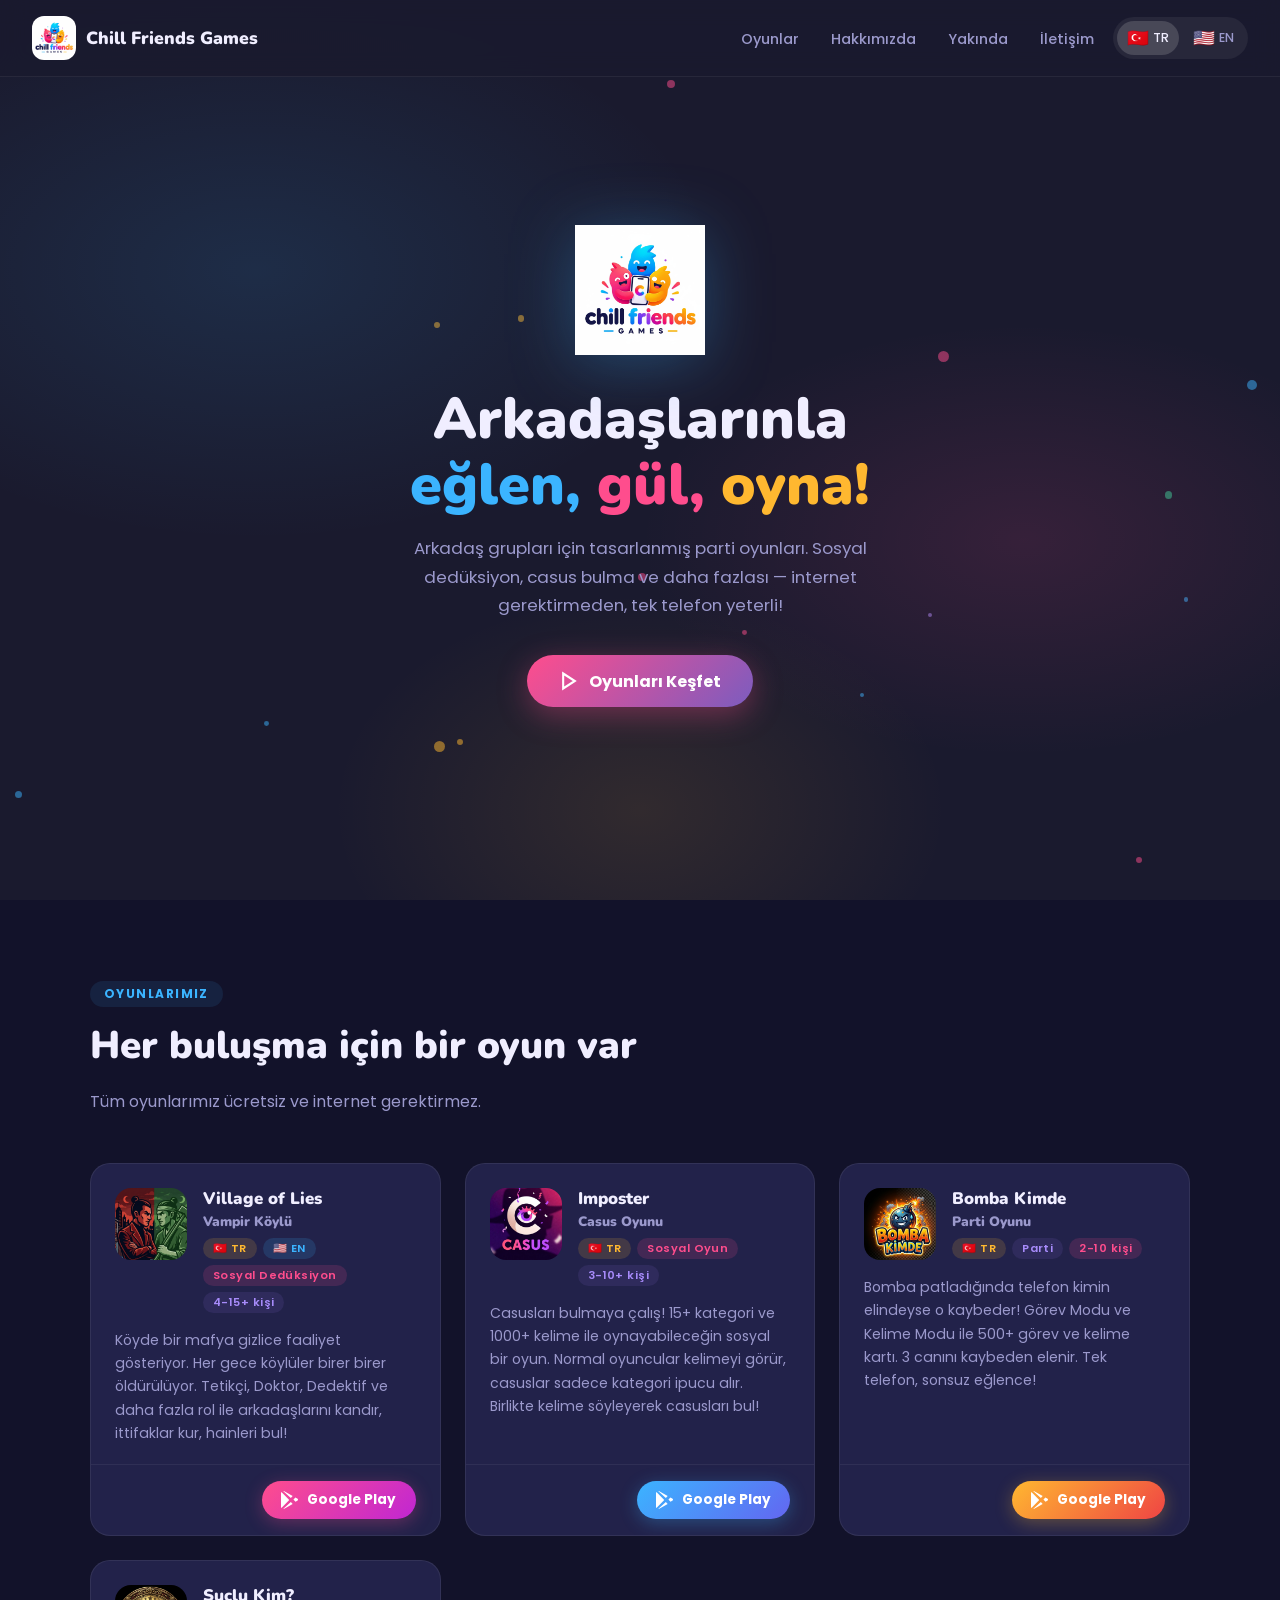
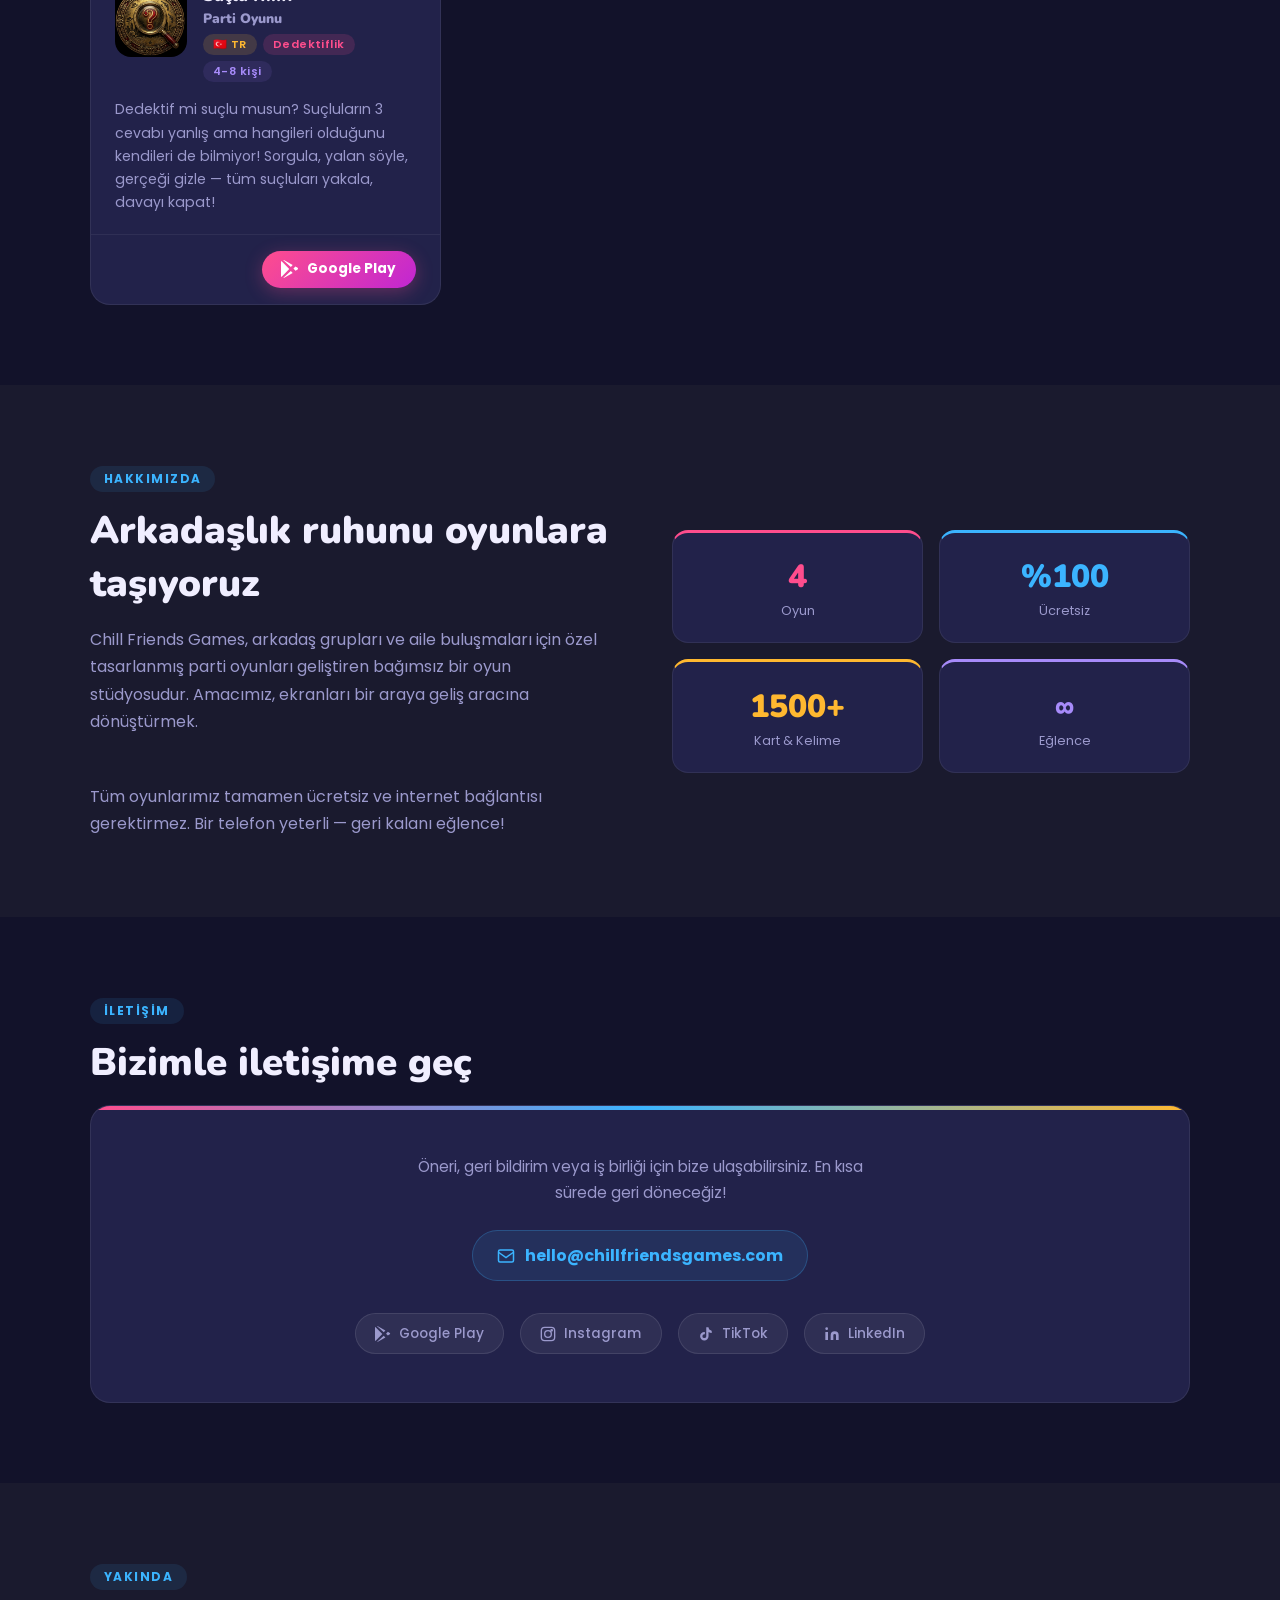
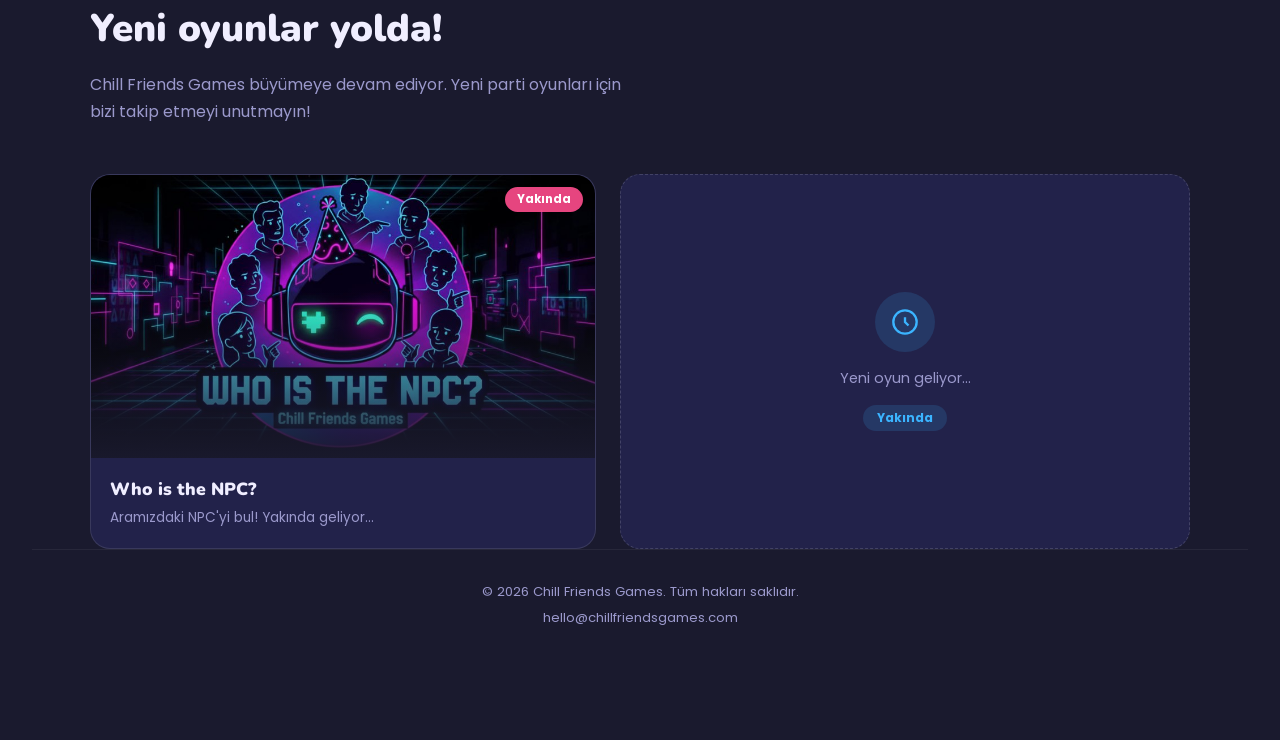
==== commit 1d600d48: "Update Instagram link in index.html" ====
--- a/index.html
+++ b/index.html
@@ -685,7 +685,7 @@
           <svg width="16" height="16" viewBox="0 0 24 24" fill="currentColor"><path d="M3.18 23.76c.37.2.8.2 1.16-.02l11.24-6.49-2.44-2.44-9.96 8.95zM.5 1.5A1.5 1.5 0 000 2.7v18.6a1.5 1.5 0 00.5 1.2l.07.06 10.42-10.42v-.24L.57 1.44.5 1.5zM22.17 10.43l-2.87-1.66-2.72 2.72 2.72 2.72 2.88-1.66a1.5 1.5 0 000-2.12zM4.34.26L15.58 6.75l-2.44 2.44L3.18.24c.37-.2.8-.2 1.16.02z"/></svg>
           Google Play
         </a>
-        <a href="https://instagram.com/chillfriendsgames" class="social-btn" target="_blank">
+        <a href="https://instagram.com/chillfriendgames" class="social-btn" target="_blank">
           <svg width="16" height="16" viewBox="0 0 24 24" fill="none" stroke="currentColor" stroke-width="2"><rect x="2" y="2" width="20" height="20" rx="5"/><circle cx="12" cy="12" r="5"/><circle cx="17.5" cy="6.5" r="1" fill="currentColor"/></svg>
           Instagram
         </a>
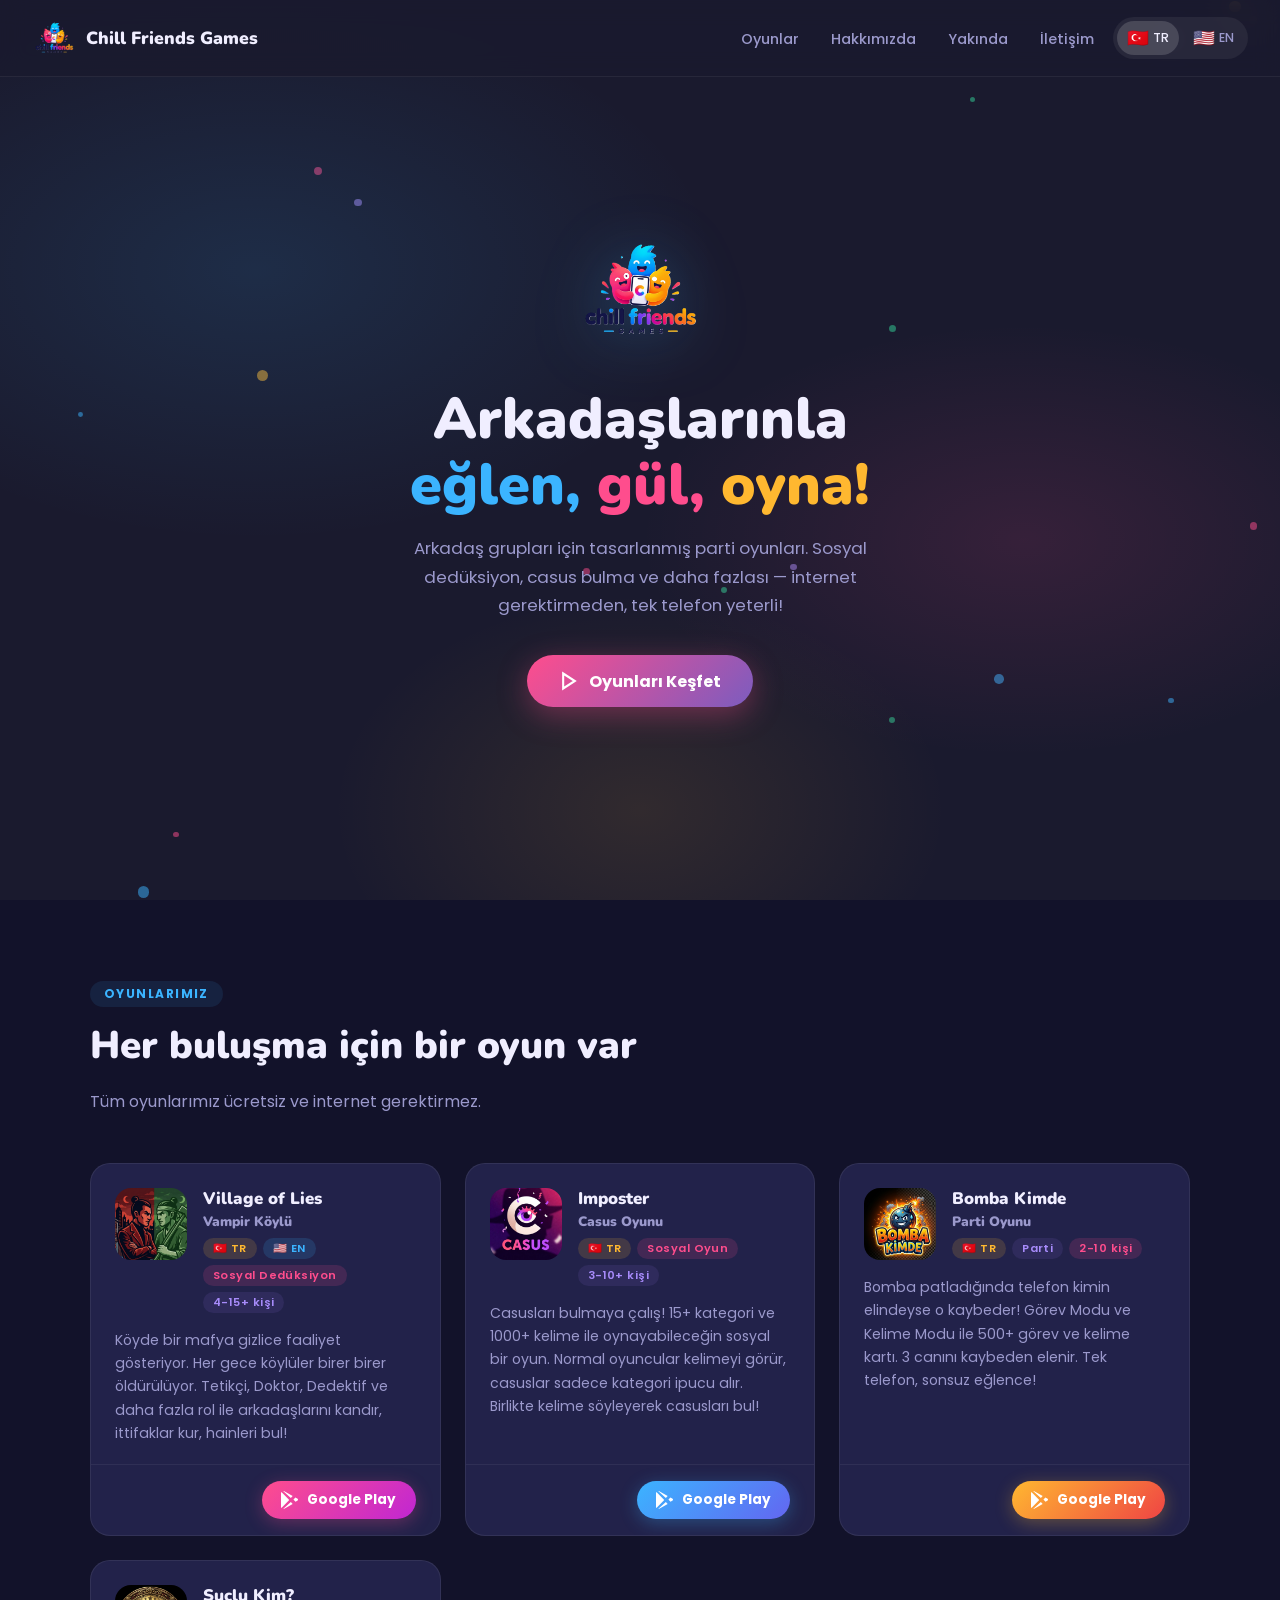
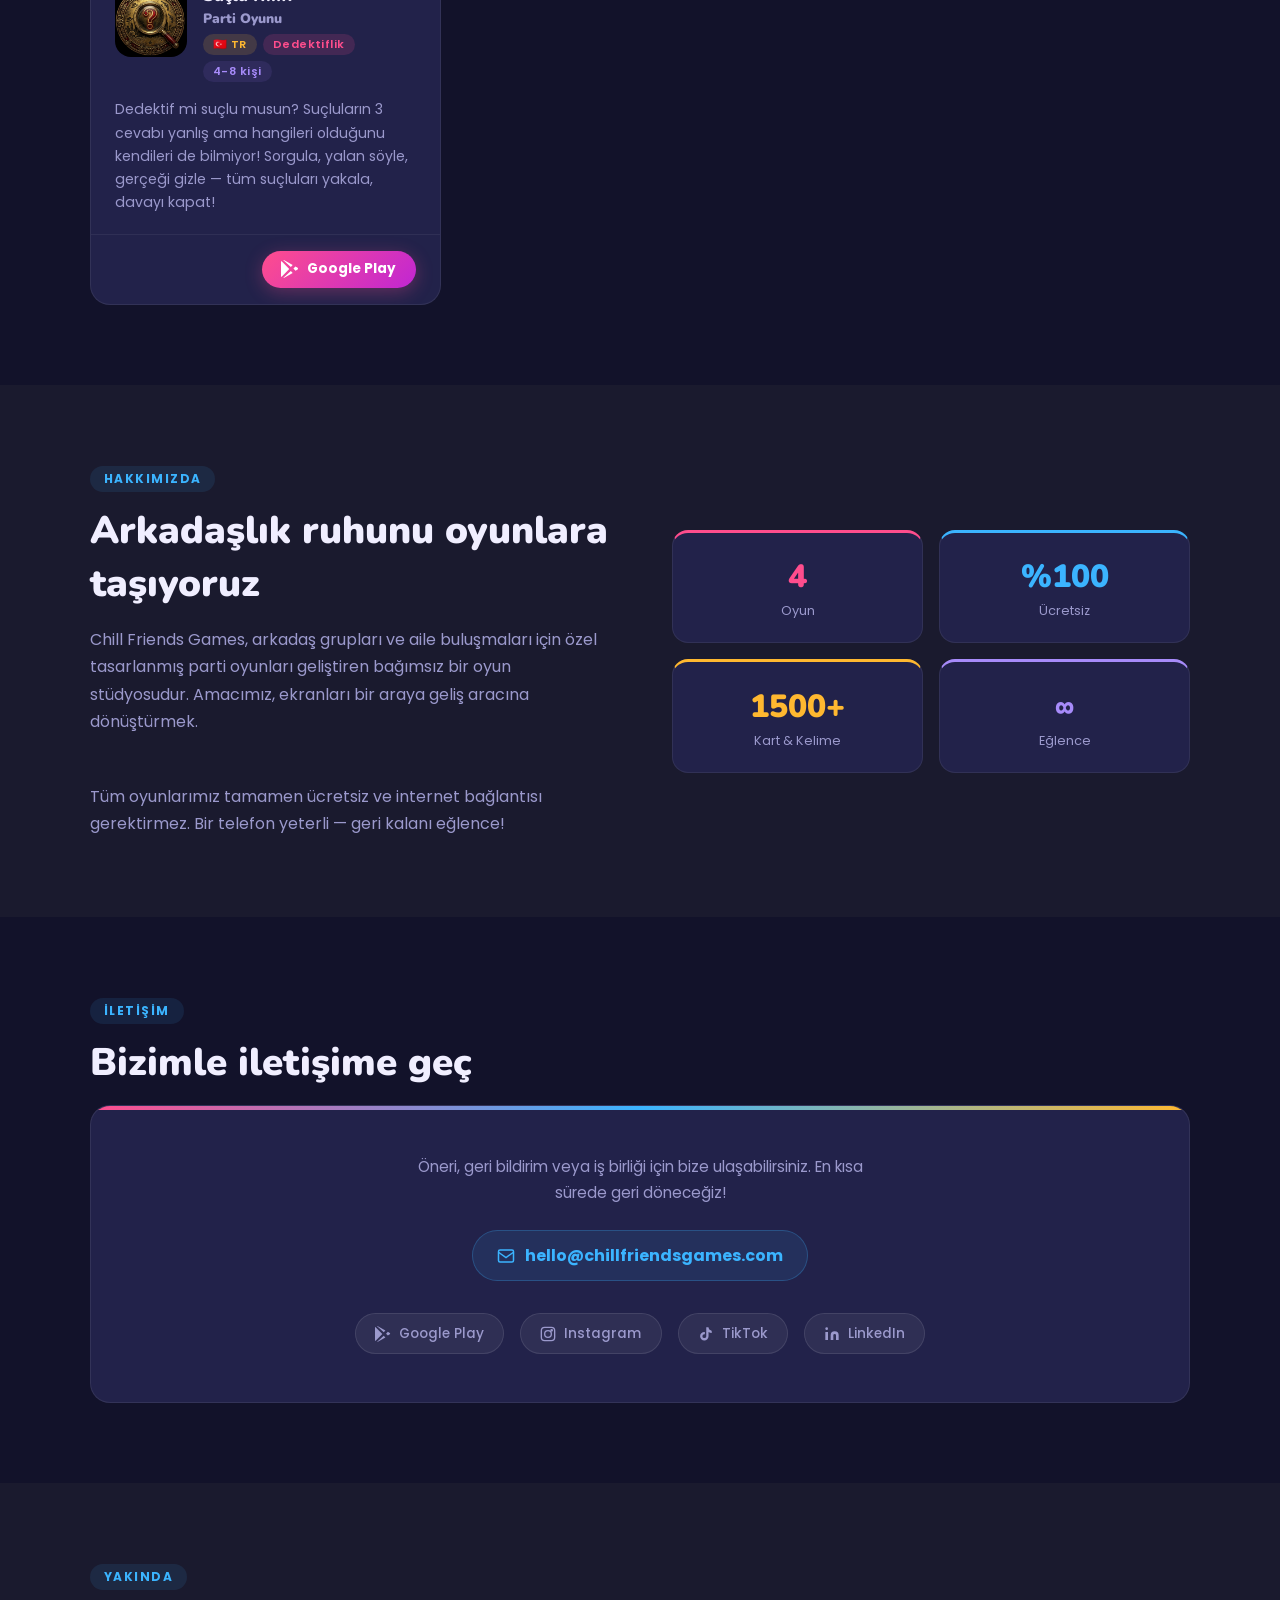
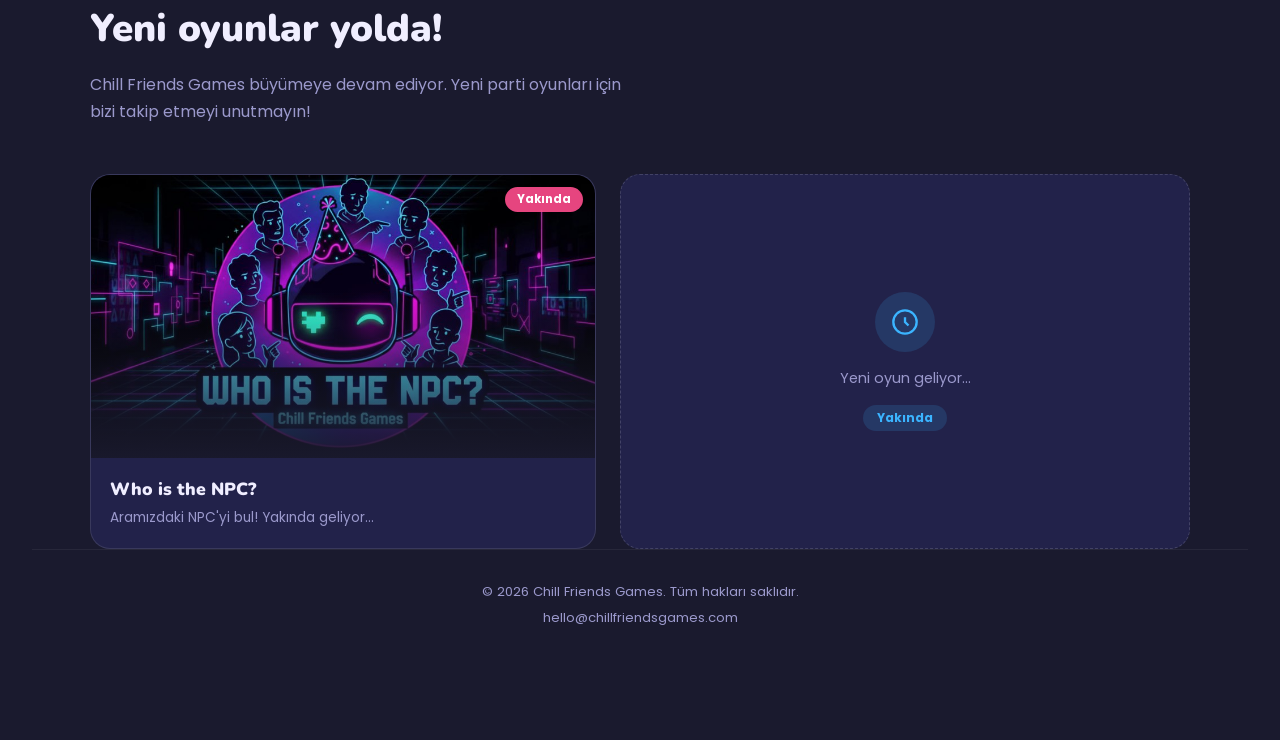
==== commit d593ab97: "Update favicon and logo image formats to PNG" ====
--- a/index.html
+++ b/index.html
@@ -4,8 +4,8 @@
 <meta charset="UTF-8">
 <meta name="viewport" content="width=device-width, initial-scale=1.0">
 <title>Chill Friends Games</title>
-<link rel="icon" type="image/jpeg" href="cfg_icon.jpg">
-<link rel="apple-touch-icon" href="cfg_icon.jpg">
+<link rel="icon" type="image/jpeg" href="cfg_icon.png">
+<link rel="apple-touch-icon" href="cfg_icon.png">
 <link href="https://fonts.googleapis.com/css2?family=Nunito:wght@400;600;700;800;900&family=Poppins:wght@400;500;600;700&display=swap" rel="stylesheet">
 <style>
   :root {
@@ -469,7 +469,7 @@
 <!-- NAV -->
 <nav>
   <a class="nav-logo" href="#">
-    <img src="cfg_icon.jpg" alt="Chill Friends Games Logo" id="nav-logo-img">
+    <img src="cfg_icon.png" alt="Chill Friends Games Logo" id="nav-logo-img">
     <span>Chill Friends Games</span>
   </a>
   <div class="nav-right">
@@ -497,7 +497,7 @@
 <section class="hero">
   <div class="hero-bg"></div>
   <div class="hero-content">
-    <img src="cfg_icon.jpg" alt="Chill Friends Games" class="hero-logo" id="hero-logo-img">
+    <img src="cfg_icon.png" alt="Chill Friends Games" class="hero-logo" id="hero-logo-img">
     <h1>
       <span data-tr="Arkadaşlarınla" data-en="Play Together,">Arkadaşlarınla</span><br>
       <span class="highlight-blue" data-tr="eğlen," data-en="Laugh Together,">eğlen,</span>
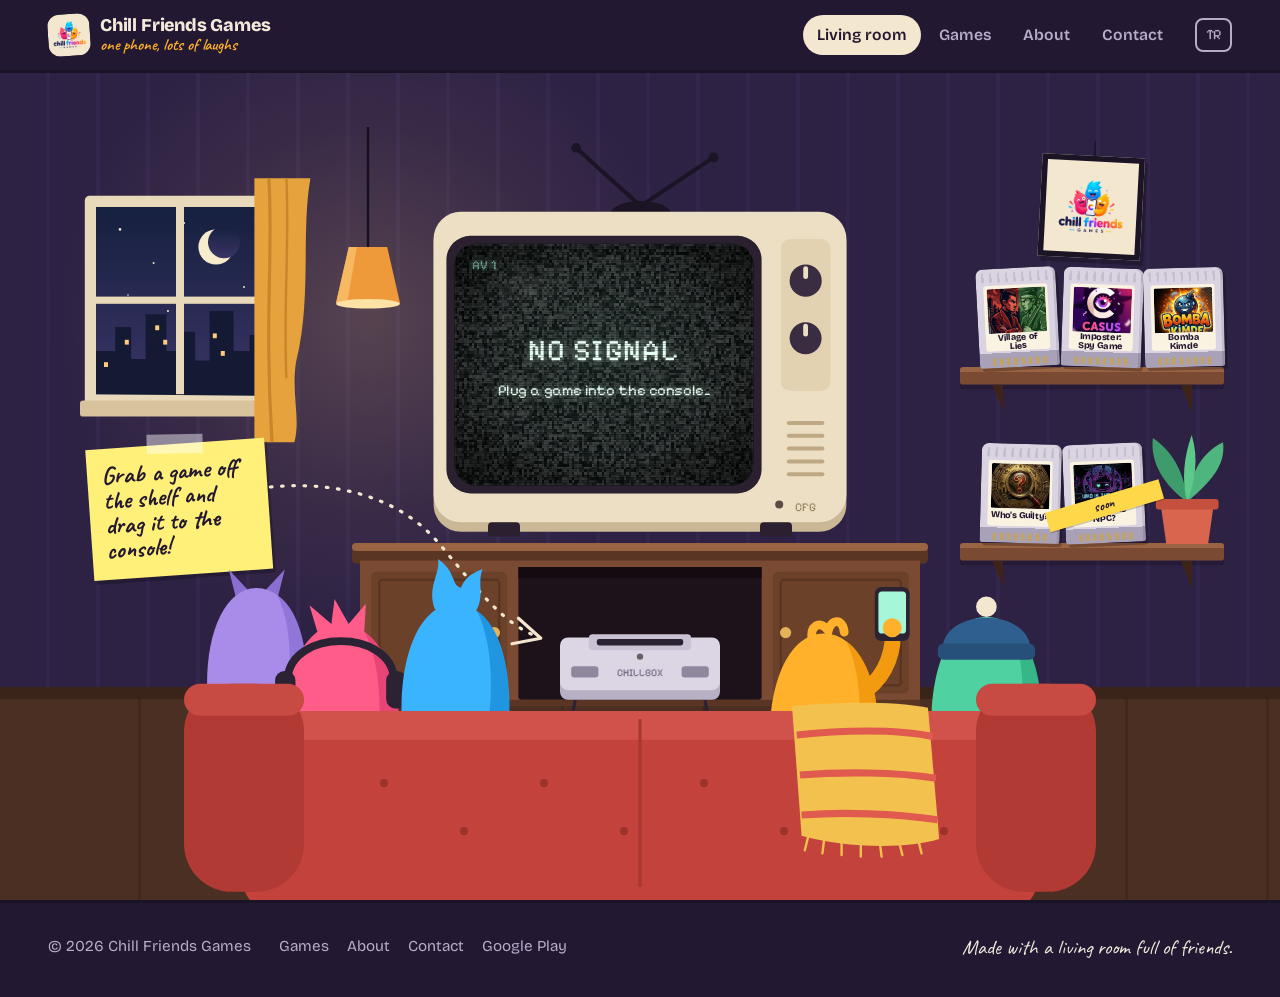
==== commit f0a5e88a: "new site design" ====
--- a/index.html
+++ b/index.html
@@ -2,773 +2,283 @@
 <html lang="tr">
 <head>
 <meta charset="UTF-8">
-<meta name="viewport" content="width=device-width, initial-scale=1.0">
+<meta name="viewport" content="width=device-width, initial-scale=1">
 <title>Chill Friends Games</title>
-<link rel="icon" type="image/jpeg" href="cfg_icon.png">
-<link rel="apple-touch-icon" href="cfg_icon.png">
-<link href="https://fonts.googleapis.com/css2?family=Nunito:wght@400;600;700;800;900&family=Poppins:wght@400;500;600;700&display=swap" rel="stylesheet">
-<style>
-  :root {
-    --pink: #FF4D8D;
-    --blue: #3BB4FF;
-    --orange: #FFB830;
-    --purple: #7C5CBF;
-    --dark: #1A1A2E;
-    --darker: #12122A;
-    --card-bg: #22224A;
-    --text: #F0EEFF;
-    --text-muted: #9B99CC;
-    --radius: 20px;
-  }
-  * { margin: 0; padding: 0; box-sizing: border-box; }
-  html { scroll-behavior: smooth; }
-  body {
-    font-family: 'Poppins', sans-serif;
-    background: var(--dark);
-    color: var(--text);
-    overflow-x: hidden;
-  }
-
-  /* NAV */
-  nav {
-    position: fixed;
-    top: 0; left: 0; right: 0;
-    z-index: 100;
-    display: flex;
-    align-items: center;
-    justify-content: space-between;
-    padding: 1rem 2rem;
-    background: rgba(26,26,46,0.85);
-    backdrop-filter: blur(12px);
-    border-bottom: 1px solid rgba(255,255,255,0.06);
-  }
-  .nav-logo {
-    display: flex;
-    align-items: center;
-    gap: 10px;
-    text-decoration: none;
-  }
-  .nav-logo img {
-    height: 44px;
-    width: 44px;
-    border-radius: 12px;
-    object-fit: contain;
-  }
-  .nav-logo span {
-    font-family: 'Nunito', sans-serif;
-    font-weight: 900;
-    font-size: 1.1rem;
-    color: var(--text);
-  }
-  .nav-right {
-    display: flex;
-    align-items: center;
-    gap: 1.2rem;
-  }
-  .nav-links {
-    display: flex;
-    gap: 2rem;
-    list-style: none;
-  }
-  .nav-links a {
-    color: var(--text-muted);
-    text-decoration: none;
-    font-size: 0.9rem;
-    font-weight: 500;
-    transition: color 0.2s;
-  }
-  .nav-links a:hover { color: var(--text); }
-  .lang-switcher {
-    display: flex;
-    gap: 4px;
-    background: rgba(255,255,255,0.06);
-    border-radius: 30px;
-    padding: 4px;
-  }
-  .lang-btn {
-    background: none;
-    border: none;
-    cursor: pointer;
-    padding: 4px 10px;
-    border-radius: 20px;
-    font-size: 1rem;
-    transition: background 0.2s;
-    display: flex;
-    align-items: center;
-    gap: 4px;
-    color: var(--text-muted);
-    font-family: 'Poppins', sans-serif;
-    font-size: 0.78rem;
-    font-weight: 500;
-  }
-  .lang-btn.active {
-    background: rgba(255,255,255,0.15);
-    color: var(--text);
-  }
-  .lang-flag { font-size: 1.1rem; }
-
-  /* HERO */
-  .hero {
-    min-height: 100vh;
-    display: flex;
-    flex-direction: column;
-    align-items: center;
-    justify-content: center;
-    text-align: center;
-    padding: 6rem 2rem 4rem;
-    position: relative;
-    overflow: hidden;
-  }
-  .hero-bg {
-    position: absolute;
-    inset: 0;
-    z-index: 0;
-    background:
-      radial-gradient(ellipse 60% 50% at 20% 30%, rgba(59,180,255,0.12) 0%, transparent 60%),
-      radial-gradient(ellipse 50% 40% at 80% 60%, rgba(255,77,141,0.12) 0%, transparent 60%),
-      radial-gradient(ellipse 40% 40% at 50% 90%, rgba(255,184,48,0.10) 0%, transparent 60%);
-  }
-  .hero-content { position: relative; z-index: 1; max-width: 780px; }
-  .hero-logo {
-    width: 130px;
-    height: 130px;
-    object-fit: contain;
-    margin-bottom: 1.5rem;
-    filter: drop-shadow(0 8px 32px rgba(59,180,255,0.3));
-    animation: float 3s ease-in-out infinite;
-  }
-  @keyframes float {
-    0%, 100% { transform: translateY(0); }
-    50% { transform: translateY(-12px); }
-  }
-  .hero h1 {
-    font-family: 'Nunito', sans-serif;
-    font-size: clamp(2.2rem, 5vw, 3.6rem);
-    font-weight: 900;
-    line-height: 1.15;
-    margin-bottom: 1rem;
-  }
-  .hero h1 .highlight-blue { color: var(--blue); }
-  .hero h1 .highlight-pink { color: var(--pink); }
-  .hero h1 .highlight-orange { color: var(--orange); }
-  .hero-sub {
-    font-size: 1.05rem;
-    color: var(--text-muted);
-    max-width: 520px;
-    margin: 0 auto 2.2rem;
-    line-height: 1.7;
-  }
-  .hero-cta {
-    display: inline-flex;
-    align-items: center;
-    gap: 10px;
-    background: linear-gradient(135deg, var(--pink), var(--purple));
-    color: #fff;
-    text-decoration: none;
-    padding: 0.85rem 2rem;
-    border-radius: 50px;
-    font-weight: 700;
-    font-size: 1rem;
-    transition: transform 0.2s, box-shadow 0.2s;
-    box-shadow: 0 8px 30px rgba(255,77,141,0.35);
-  }
-  .hero-cta:hover {
-    transform: translateY(-2px);
-    box-shadow: 0 12px 40px rgba(255,77,141,0.45);
-  }
-  .hero-cta svg { width: 20px; height: 20px; }
-
-  /* FLOATING DOTS */
-  .dots {
-    position: absolute;
-    inset: 0;
-    z-index: 0;
-    pointer-events: none;
-    overflow: hidden;
-  }
-  .dot {
-    position: absolute;
-    border-radius: 50%;
-    opacity: 0.5;
-    animation: drift linear infinite;
-  }
-  @keyframes drift {
-    0% { transform: translateY(0) rotate(0); opacity: 0; }
-    10% { opacity: 0.5; }
-    90% { opacity: 0.5; }
-    100% { transform: translateY(-100vh) rotate(360deg); opacity: 0; }
-  }
-
-  /* SECTION */
-  section { padding: 5rem 2rem; }
-  .section-inner { max-width: 1100px; margin: 0 auto; }
-  .section-label {
-    display: inline-block;
-    font-size: 0.75rem;
-    font-weight: 700;
-    letter-spacing: 0.12em;
-    text-transform: uppercase;
-    color: var(--blue);
-    margin-bottom: 0.75rem;
-    background: rgba(59,180,255,0.1);
-    padding: 4px 14px;
-    border-radius: 20px;
-  }
-  .section-title {
-    font-family: 'Nunito', sans-serif;
-    font-size: clamp(1.7rem, 3.5vw, 2.4rem);
-    font-weight: 900;
-    margin-bottom: 1rem;
-  }
-  .section-desc {
-    color: var(--text-muted);
-    font-size: 1rem;
-    max-width: 540px;
-    line-height: 1.7;
-    margin-bottom: 3rem;
-  }
-
-  /* GAMES */
-  #games { background: var(--darker); }
-  .games-grid {
-    display: grid;
-    grid-template-columns: repeat(auto-fit, minmax(280px, 1fr));
-    gap: 1.5rem;
-  }
-  .game-card {
-    background: var(--card-bg);
-    border-radius: var(--radius);
-    overflow: hidden;
-    border: 1px solid rgba(255,255,255,0.07);
-    transition: transform 0.25s, box-shadow 0.25s;
-    display: flex;
-    flex-direction: column;
-  }
-  .game-card:hover {
-    transform: translateY(-6px);
-    box-shadow: 0 16px 48px rgba(0,0,0,0.4);
-  }
-  .game-card-header {
-    padding: 1.5rem 1.5rem 1rem;
-    display: flex;
-    align-items: flex-start;
-    gap: 1rem;
-  }
-  .game-icon {
-    width: 72px;
-    height: 72px;
-    border-radius: 16px;
-    overflow: hidden;
-    flex-shrink: 0;
-  }
-  .game-icon img {
-    width: 100%;
-    height: 100%;
-    object-fit: cover;
-  }
-  .game-meta { flex: 1; }
-  .game-name {
-    font-family: 'Nunito', sans-serif;
-    font-weight: 900;
-    font-size: 1.05rem;
-    margin-bottom: 4px;
-    line-height: 1.3;
-  }
-  .game-tags {
-    display: flex;
-    gap: 6px;
-    flex-wrap: wrap;
-    margin-top: 6px;
-  }
-  .tag {
-    font-size: 0.7rem;
-    font-weight: 600;
-    padding: 2px 10px;
-    border-radius: 20px;
-    letter-spacing: 0.04em;
-  }
-  .tag-tr { background: rgba(255,184,48,0.15); color: #FFB830; }
-  .tag-en { background: rgba(59,180,255,0.15); color: var(--blue); }
-  .tag-social { background: rgba(255,77,141,0.15); color: var(--pink); }
-  .tag-party { background: rgba(124,92,191,0.15); color: #A78BFA; }
-  .game-desc {
-    padding: 0 1.5rem 1.2rem;
-    color: var(--text-muted);
-    font-size: 0.88rem;
-    line-height: 1.65;
-    flex: 1;
-  }
-  .game-footer {
-    padding: 1rem 1.5rem;
-    border-top: 1px solid rgba(255,255,255,0.06);
-    display: flex;
-    justify-content: flex-end;
-  }
-  .play-btn {
-    display: inline-flex;
-    align-items: center;
-    gap: 8px;
-    text-decoration: none;
-    font-size: 0.85rem;
-    font-weight: 700;
-    padding: 0.55rem 1.2rem;
-    border-radius: 30px;
-    transition: transform 0.2s, box-shadow 0.2s;
-  }
-  .play-btn.pink {
-    background: linear-gradient(135deg, var(--pink), #c026d3);
-    color: #fff;
-    box-shadow: 0 4px 18px rgba(255,77,141,0.3);
-  }
-  .play-btn.blue {
-    background: linear-gradient(135deg, var(--blue), #6366F1);
-    color: #fff;
-    box-shadow: 0 4px 18px rgba(59,180,255,0.3);
-  }
-  .play-btn.orange {
-    background: linear-gradient(135deg, var(--orange), #EF4444);
-    color: #fff;
-    box-shadow: 0 4px 18px rgba(255,184,48,0.3);
-  }
-  .play-btn:hover { transform: scale(1.04); }
-  .gplay-icon { width: 18px; height: 18px; }
-
-  /* ABOUT */
-  #about {
-    background: var(--dark);
-    position: relative;
-    overflow: hidden;
-  }
-  .about-grid {
-    display: grid;
-    grid-template-columns: 1fr 1fr;
-    gap: 4rem;
-    align-items: center;
-  }
-  .about-visual {
-    display: grid;
-    grid-template-columns: 1fr 1fr;
-    gap: 1rem;
-  }
-  .about-stat {
-    background: var(--card-bg);
-    border: 1px solid rgba(255,255,255,0.07);
-    border-radius: 16px;
-    padding: 1.4rem;
-    text-align: center;
-  }
-  .about-stat:nth-child(1) { border-top: 3px solid var(--pink); }
-  .about-stat:nth-child(2) { border-top: 3px solid var(--blue); }
-  .about-stat:nth-child(3) { border-top: 3px solid var(--orange); }
-  .about-stat:nth-child(4) { border-top: 3px solid #A78BFA; }
-  .stat-num {
-    font-family: 'Nunito', sans-serif;
-    font-size: 2rem;
-    font-weight: 900;
-    margin-bottom: 4px;
-  }
-  .stat-num.pink { color: var(--pink); }
-  .stat-num.blue { color: var(--blue); }
-  .stat-num.orange { color: var(--orange); }
-  .stat-num.purple { color: #A78BFA; }
-  .stat-label { font-size: 0.8rem; color: var(--text-muted); }
-  @media (max-width: 768px) {
-    .about-grid { grid-template-columns: 1fr; }
-    .nav-links { display: none; }
-  }
-
-  /* CONTACT */
-  #contact { background: var(--darker); }
-  .contact-card {
-    background: var(--card-bg);
-    border: 1px solid rgba(255,255,255,0.08);
-    border-radius: var(--radius);
-    padding: 3rem;
-    text-align: center;
-    position: relative;
-    overflow: hidden;
-  }
-  .contact-card::before {
-    content: '';
-    position: absolute;
-    top: 0; left: 0; right: 0;
-    height: 4px;
-    background: linear-gradient(90deg, var(--pink), var(--blue), var(--orange));
-  }
-  .contact-email {
-    display: inline-flex;
-    align-items: center;
-    gap: 10px;
-    background: rgba(59,180,255,0.1);
-    border: 1px solid rgba(59,180,255,0.25);
-    color: var(--blue);
-    text-decoration: none;
-    padding: 0.75rem 1.5rem;
-    border-radius: 50px;
-    font-weight: 700;
-    font-size: clamp(0.75rem, 2.5vw, 1rem);
-    margin-top: 1.5rem;
-    transition: background 0.2s;
-    word-break: break-all;
-    text-align: center;
-  }
-  .contact-email:hover { background: rgba(59,180,255,0.2); }
-  .social-links {
-    display: flex;
-    justify-content: center;
-    gap: 1rem;
-    margin-top: 2rem;
-    flex-wrap: wrap;
-  }
-  .social-btn {
-    display: inline-flex;
-    align-items: center;
-    gap: 8px;
-    background: rgba(255,255,255,0.06);
-    border: 1px solid rgba(255,255,255,0.1);
-    color: var(--text-muted);
-    text-decoration: none;
-    padding: 0.6rem 1.2rem;
-    border-radius: 30px;
-    font-size: 0.85rem;
-    font-weight: 500;
-    transition: background 0.2s, color 0.2s;
-  }
-  .social-btn:hover { background: rgba(255,255,255,0.12); color: var(--text); }
-
-  /* FOOTER */
-  footer {
-    text-align: center;
-    padding: 2rem;
-    color: var(--text-muted);
-    font-size: 0.82rem;
-    border-top: 1px solid rgba(255,255,255,0.06);
-  }
-  footer a { color: var(--text-muted); text-decoration: none; }
-  footer a:hover { color: var(--text); }
-
-  /* PRIVACY */
-  #privacy { background: var(--dark); }
-  .privacy-box {
-    background: var(--card-bg);
-    border-radius: var(--radius);
-    padding: 2.5rem;
-    border: 1px solid rgba(255,255,255,0.07);
-  }
-  .privacy-box p {
-    color: var(--text-muted);
-    font-size: 0.92rem;
-    line-height: 1.8;
-    margin-bottom: 1rem;
-  }
-  .privacy-box p:last-child { margin-bottom: 0; }
-</style>
+<meta name="description" content="Arkadaş grupları için tek telefonla oynanan, internet gerektirmeyen ücretsiz parti oyunları: Vampir Köylü, Casus, Bomba Kimde, Suçlu Kim?">
+<meta property="og:title" content="Chill Friends Games">
+<meta property="og:description" content="Tek telefon, bir salon dolusu arkadaş. Ücretsiz parti oyunları.">
+<meta property="og:image" content="https://chillfriendsgames.com/img/og.jpg">
+<meta property="og:url" content="https://chillfriendsgames.com/">
+<meta name="theme-color" content="#221832">
+<link rel="icon" type="image/png" href="img/logo-192.png">
+<link rel="apple-touch-icon" href="img/logo-512.png">
+<link rel="preconnect" href="https://fonts.googleapis.com">
+<link rel="preconnect" href="https://fonts.gstatic.com" crossorigin>
+<link href="https://fonts.googleapis.com/css2?family=Bricolage+Grotesque:opsz,wght@12..96,400;12..96,600;12..96,700;12..96,800&family=Caveat:wght@600;700&family=Pixelify+Sans:wght@400;600&display=swap" rel="stylesheet">
+<link rel="stylesheet" href="css/site.css">
+<link rel="stylesheet" href="css/salon.css">
 </head>
-<body>
-
-<!-- NAV -->
-<nav>
-  <a class="nav-logo" href="#">
-    <img src="cfg_icon.png" alt="Chill Friends Games Logo" id="nav-logo-img">
-    <span>Chill Friends Games</span>
+<body class="home">
+
+<header class="top">
+  <a class="brand" href="./">
+    <img src="img/logo-192.png" alt="" width="42" height="42">
+    <span>Chill Friends Games<small data-i18n="tagline">tek telefon, çok kahkaha</small></span>
   </a>
-  <div class="nav-right">
-    <ul class="nav-links">
-      <li><a href="#games" data-tr="Oyunlar" data-en="Games">Oyunlar</a></li>
-      <li><a href="#about" data-tr="Hakkımızda" data-en="About">Hakkımızda</a></li>
-      <li><a href="#coming-soon" data-tr="Yakında" data-en="Coming Soon">Yakında</a></li>
-      <li><a href="#contact" data-tr="İletişim" data-en="Contact">İletişim</a></li>
-    </ul>
-    <div class="lang-switcher">
-      <button class="lang-btn active" onclick="setLang('tr')">
-        <span class="lang-flag">🇹🇷</span> TR
+  <button class="burger" aria-label="Menü" aria-expanded="false"><span></span></button>
+  <nav class="nav">
+    <a href="./" aria-current="page" data-i18n="nav.home">Salon</a>
+    <a href="oyunlar.html" data-i18n="nav.games">Oyunlar</a>
+    <a href="hakkimizda.html" data-i18n="nav.about">Hakkımızda</a>
+    <a href="iletisim.html" data-i18n="nav.contact">İletişim</a>
+  </nav>
+  <button class="lang" type="button">EN</button>
+</header>
+
+<main class="salon" id="salon">
+  <h1 class="sr" data-i18n="home.h1">Chill Friends Games: arkadaşlarla oynanan parti oyunları</h1>
+
+  <div class="stage" id="stage">
+
+    <div class="piece window" aria-hidden="true">
+      <svg viewBox="0 0 250 290">
+        <defs>
+          <linearGradient id="sky" x1="0" y1="0" x2="0" y2="1">
+            <stop offset="0" stop-color="#16203f"/>
+            <stop offset="1" stop-color="#3a3466"/>
+          </linearGradient>
+        </defs>
+        <rect x="6" y="6" width="238" height="262" rx="6" fill="#e9d9bb"/>
+        <rect x="20" y="20" width="210" height="234" fill="url(#sky)"/>
+        <circle cx="170" cy="70" r="22" fill="#f6eccd"/>
+        <circle cx="180" cy="64" r="20" fill="url(#sky)"/>
+        <g fill="#f6eccd">
+          <circle cx="50" cy="48" r="1.6"/><circle cx="92" cy="90" r="1.2"/><circle cx="130" cy="40" r="1.4"/>
+          <circle cx="205" cy="120" r="1.2"/><circle cx="60" cy="130" r="1"/><circle cx="110" cy="150" r="1.3"/>
+        </g>
+        <path d="M20 254 V200 h24 v-30 h20 v40 h18 v-56 h26 v46 h14 v-24 h22 v36 h18 v-62 h30 v50 h20 v-20 h18 v76 Z" fill="#141a33"/>
+        <g fill="#ffcb7d">
+          <rect x="94" y="168" width="5" height="6"/><rect x="104" y="186" width="5" height="6"/>
+          <rect x="166" y="178" width="5" height="6"/><rect x="176" y="200" width="5" height="6"/>
+          <rect x="30" y="214" width="5" height="6"/><rect x="56" y="186" width="5" height="6"/>
+        </g>
+        <rect x="120" y="20" width="10" height="234" fill="#e9d9bb"/>
+        <rect x="20" y="132" width="210" height="9" fill="#e9d9bb"/>
+        <rect x="0" y="262" width="250" height="20" rx="4" fill="#d8c39d"/>
+      </svg>
+    </div>
+
+    <div class="piece curtain" aria-hidden="true">
+      <svg viewBox="0 0 70 330" preserveAspectRatio="none">
+        <path d="M0 0 H70 C 58 70, 72 150, 52 230 C 46 270, 58 300, 50 330 H0 Z" fill="#e6a23c"/>
+        <path d="M18 0 C 24 90, 12 170, 22 330" stroke="#c9852a" stroke-width="4" fill="none"/>
+        <path d="M40 0 C 44 80, 36 160, 40 250" stroke="#c9852a" stroke-width="3" fill="none"/>
+      </svg>
+    </div>
+
+    <div class="piece lamp" aria-hidden="true">
+      <svg viewBox="0 0 160 260">
+        <line x1="80" y1="0" x2="80" y2="150" stroke="#14101c" stroke-width="3"/>
+        <path d="M40 220 L56 150 H104 L120 220 Z" fill="#ee9a3a"/>
+        <path d="M40 220 L56 150 H66 L54 220 Z" fill="#f6b860"/>
+        <ellipse cx="80" cy="221" rx="40" ry="6" fill="#ffe2a6"/>
+      </svg>
+    </div>
+    <div class="glow" aria-hidden="true"></div>
+
+    <div class="piece poster" aria-hidden="true">
+      <img src="img/logo-192.png" alt="">
+    </div>
+
+    <div class="piece note" id="note">
+      <p data-i18n="home.note">Raftan bir oyun kap, konsola sürükle!</p>
+    </div>
+    <svg class="piece doodle" viewBox="0 0 360 230" aria-hidden="true">
+      <path d="M8 18 C 90 10, 170 30, 220 90 S 300 190, 344 206" fill="none" stroke="#f4e7cf" stroke-width="4" stroke-linecap="round" stroke-dasharray="2 12"/>
+      <path d="M318 182 L 346 207 L 310 214" fill="none" stroke="#f4e7cf" stroke-width="4" stroke-linecap="round" stroke-linejoin="round"/>
+    </svg>
+
+    <div class="piece tv" id="tv">
+      <svg viewBox="0 0 520 500" aria-hidden="true">
+        <g stroke="#1b1424" stroke-width="5" stroke-linecap="round">
+          <line x1="260" y1="78" x2="180" y2="6"/>
+          <line x1="262" y1="78" x2="352" y2="18"/>
+        </g>
+        <circle cx="180" cy="6" r="6" fill="#1b1424"/>
+        <circle cx="352" cy="18" r="6" fill="#1b1424"/>
+        <path d="M222 92 C 222 66, 300 66, 300 92 Z" fill="#1b1424"/>
+        <rect x="2" y="90" width="516" height="396" rx="34" fill="#c9b796"/>
+        <rect x="2" y="86" width="516" height="388" rx="34" fill="#ecdfc4"/>
+        <rect x="18" y="116" width="394" height="322" rx="30" fill="#2a2030"/>
+        <rect x="436" y="120" width="62" height="190" rx="12" fill="#e2d2b2"/>
+        <g stroke="#bfa985" stroke-width="5" stroke-linecap="round">
+          <line x1="446" y1="350" x2="488" y2="350"/>
+          <line x1="446" y1="366" x2="488" y2="366"/>
+          <line x1="446" y1="382" x2="488" y2="382"/>
+          <line x1="446" y1="398" x2="488" y2="398"/>
+          <line x1="446" y1="414" x2="488" y2="414"/>
+        </g>
+        <circle cx="467" cy="244" r="20" fill="#3a2d42"/>
+        <rect x="464" y="226" width="6" height="16" rx="3" fill="#ecdfc4"/>
+        <text x="467" y="460" font-family="Pixelify Sans, monospace" font-size="15" text-anchor="middle" fill="#9b8664">CFG</text>
+        <circle class="tv-led" cx="434" cy="452" r="5" fill="#5c4a48"/>
+        <rect x="70" y="474" width="40" height="18" rx="5" fill="#2a2030"/>
+        <rect x="410" y="474" width="40" height="18" rx="5" fill="#2a2030"/>
+      </svg>
+      <button class="knob" id="knob" type="button" aria-pressed="true" aria-label="Ses">
+        <svg viewBox="0 0 44 44"><circle cx="22" cy="22" r="20" fill="#3a2d42"/><rect x="19" y="4" width="6" height="16" rx="3" fill="#ecdfc4"/></svg>
       </button>
-      <button class="lang-btn" onclick="setLang('en')">
-        <span class="lang-flag">🇺🇸</span> EN
-      </button>
-    </div>
+      <div class="screen" id="screen" aria-live="polite">
+        <canvas id="noise" width="120" height="90"></canvas>
+        <div class="osd"><span id="osdL">AV 1</span><span id="osdR"></span></div>
+        <div class="scr idle" id="idle">
+          <p class="big" data-i18n="tv.idle1">SİNYAL YOK</p>
+          <p data-i18n="tv.idle2">Konsola bir oyun tak</p>
+        </div>
+        <div class="scr show" id="show" hidden></div>
+      </div>
+    </div>
+
+    <div class="piece cabinet" aria-hidden="true">
+      <svg viewBox="0 0 720 230">
+        <rect x="0" y="0" width="720" height="26" rx="6" fill="#5b3524"/>
+        <rect x="0" y="0" width="720" height="10" rx="5" fill="#9a6443"/>
+        <rect x="10" y="22" width="700" height="180" fill="#7a4b32"/>
+        <rect x="208" y="30" width="304" height="166" rx="4" fill="#1d1219"/>
+        <rect x="208" y="30" width="304" height="14" fill="#130b10"/>
+        <rect x="24" y="36" width="170" height="152" rx="6" fill="#6c4129"/>
+        <rect x="34" y="46" width="150" height="132" rx="4" fill="none" stroke="#5a3422" stroke-width="3"/>
+        <rect x="526" y="36" width="170" height="152" rx="6" fill="#6c4129"/>
+        <rect x="536" y="46" width="150" height="132" rx="4" fill="none" stroke="#5a3422" stroke-width="3"/>
+        <circle cx="178" cy="112" r="7" fill="#e5b45a"/>
+        <circle cx="542" cy="112" r="7" fill="#e5b45a"/>
+        <rect x="10" y="196" width="700" height="8" fill="#5b3524"/>
+        <path d="M34 204 h26 l-6 26 h-14 Z M660 204 h26 l-6 26 h-14 Z" fill="#3e2418"/>
+      </svg>
+    </div>
+
+    <div class="piece console" id="console" aria-hidden="true">
+      <svg viewBox="0 0 200 84">
+        <rect x="0" y="10" width="200" height="74" rx="10" fill="#b8b1c6"/>
+        <rect x="0" y="6" width="200" height="66" rx="10" fill="#dcd6e4"/>
+        <rect x="36" y="2" width="128" height="20" rx="5" fill="#c9c2d4"/>
+        <rect x="46" y="8" width="108" height="8" rx="3" fill="#2b2233"/>
+        <rect x="14" y="42" width="34" height="14" rx="4" fill="#8f879e"/>
+        <rect x="152" y="42" width="34" height="14" rx="4" fill="#8f879e"/>
+        <text x="100" y="54" font-family="Pixelify Sans, monospace" font-size="13" text-anchor="middle" fill="#6d6580">CHILLBOX</text>
+        <circle class="con-led" cx="100" cy="30" r="4" fill="#6d5f63"/>
+      </svg>
+    </div>
+    <svg class="piece cords" viewBox="0 0 220 160" preserveAspectRatio="none" aria-hidden="true">
+      <path d="M30 0 C 30 60, -10 90, 10 160" fill="none" stroke="#2b2233" stroke-width="4"/>
+      <path d="M190 0 C 190 50, 230 100, 205 160" fill="none" stroke="#2b2233" stroke-width="4"/>
+    </svg>
+
+    <div class="piece shelf s1" aria-hidden="true"><i></i><i></i></div>
+    <div class="piece shelf s2" aria-hidden="true"><i></i><i></i></div>
+
+    <div class="piece plant" aria-hidden="true">
+      <svg viewBox="0 0 120 150">
+        <path d="M60 92 C 30 70, 10 40, 14 6 C 40 24, 56 50, 60 92 Z" fill="#3e9b6b"/>
+        <path d="M60 92 C 90 66, 112 44, 108 12 C 80 26, 64 52, 60 92 Z" fill="#4fb57e"/>
+        <path d="M60 94 C 52 60, 56 30, 66 2 C 76 34, 70 64, 60 94 Z" fill="#5cc98a"/>
+        <path d="M24 92 H96 L88 148 H32 Z" fill="#d9654f"/>
+        <rect x="18" y="88" width="84" height="14" rx="4" fill="#c4513e"/>
+      </svg>
+    </div>
+
+    <div class="piece couch" aria-hidden="true">
+      <svg viewBox="0 0 1140 260" preserveAspectRatio="none">
+        <rect x="70" y="40" width="1000" height="260" rx="60" fill="#c3423b"/>
+        <rect x="70" y="40" width="1000" height="36" rx="18" fill="#d0524a"/>
+        <g fill="#9c312c">
+          <circle cx="250" cy="130" r="5"/><circle cx="450" cy="130" r="5"/><circle cx="650" cy="130" r="5"/><circle cx="850" cy="130" r="5"/>
+          <circle cx="350" cy="190" r="5"/><circle cx="550" cy="190" r="5"/><circle cx="750" cy="190" r="5"/><circle cx="950" cy="190" r="5"/>
+        </g>
+        <path d="M570 50 V260" stroke="#ab3832" stroke-width="4"/>
+        <rect x="0" y="6" width="150" height="260" rx="60" fill="#b13a34"/>
+        <rect x="0" y="6" width="150" height="40" rx="20" fill="#c74a43"/>
+        <rect x="990" y="6" width="150" height="260" rx="60" fill="#b13a34"/>
+        <rect x="990" y="6" width="150" height="40" rx="20" fill="#c74a43"/>
+        <path d="M760 34 C 800 30, 880 26, 930 36 L 944 200 C 900 214, 820 210, 772 196 Z" fill="#f2c14e"/>
+        <path d="M766 70 C 820 64, 890 62, 936 72 M770 120 C 820 116, 890 116, 940 124 M772 170 C 822 166, 890 168, 942 176" stroke="#e05a4f" stroke-width="9" fill="none"/>
+        <g stroke="#f2c14e" stroke-width="3" stroke-linecap="round">
+          <line x1="780" y1="198" x2="776" y2="214"/><line x1="800" y1="202" x2="798" y2="218"/>
+          <line x1="822" y1="204" x2="822" y2="220"/><line x1="846" y1="206" x2="846" y2="222"/>
+          <line x1="870" y1="206" x2="872" y2="222"/><line x1="894" y1="204" x2="898" y2="220"/>
+          <line x1="918" y1="202" x2="922" y2="218"/>
+        </g>
+      </svg>
+    </div>
+
+    <div class="blob b-lilac" aria-hidden="true">
+      <svg viewBox="0 0 180 220">
+        <path d="M58 46 L 48 6 L 76 36 Z M122 46 L 132 6 L 104 36 Z" fill="#8a6fd0"/>
+        <path d="M18 220 C 6 120, 36 34, 90 34 C 144 34, 174 120, 162 220 Z" fill="#a98bea"/>
+        <path d="M120 44 C 160 70, 172 150, 162 220 H132 C 146 150, 140 80, 120 44 Z" fill="#9175d8"/>
+      </svg>
+    </div>
+    <div class="blob b-pink" aria-hidden="true">
+      <svg viewBox="0 0 180 220">
+        <path d="M60 44 L 50 10 L 78 34 L 82 2 L 100 34 L 122 8 L 120 44 Z" fill="#ff5c8a"/>
+        <path d="M18 220 C 6 120, 36 34, 90 34 C 144 34, 174 120, 162 220 Z" fill="#ff5c8a"/>
+        <path d="M120 44 C 160 70, 172 150, 162 220 H132 C 146 150, 140 80, 120 44 Z" fill="#e84476"/>
+        <path d="M22 104 C 26 40, 154 40, 158 104" fill="none" stroke="#2b2233" stroke-width="10"/>
+        <rect x="6" y="94" width="26" height="48" rx="12" fill="#2b2233"/>
+        <rect x="148" y="94" width="26" height="48" rx="12" fill="#2b2233"/>
+      </svg>
+    </div>
+    <div class="blob b-blue" aria-hidden="true">
+      <svg viewBox="0 0 180 250">
+        <path d="M62 70 C 50 40, 70 20, 66 0 C 92 18, 84 36, 98 40 C 104 24, 118 18, 128 14 C 120 34, 132 52, 118 74 Z" fill="#3bb4ff"/>
+        <path d="M18 250 C 6 150, 36 62, 90 62 C 144 62, 174 150, 162 250 Z" fill="#3bb4ff"/>
+        <path d="M120 72 C 160 98, 172 180, 162 250 H132 C 146 180, 140 110, 120 72 Z" fill="#2196e0"/>
+      </svg>
+    </div>
+    <div class="blob b-orange" aria-hidden="true">
+      <svg viewBox="0 0 220 260">
+        <path d="M150 150 C 176 130, 188 96, 184 64" fill="none" stroke="#f29a10" stroke-width="22" stroke-linecap="round"/>
+        <rect x="160" y="10" width="48" height="74" rx="9" fill="#2b2233"/>
+        <rect class="phone-glow" x="165" y="16" width="38" height="58" rx="5" fill="#a6f7da"/>
+        <circle cx="184" cy="66" r="13" fill="#ffb12b"/>
+        <path d="M74 84 C 70 64, 84 54, 96 70 C 100 54, 116 52, 118 72" fill="none" stroke="#ffb12b" stroke-width="12" stroke-linecap="round"/>
+        <path d="M18 260 C 6 160, 36 74, 90 74 C 144 74, 174 160, 162 260 Z" fill="#ffb12b"/>
+        <path d="M120 84 C 160 110, 172 190, 162 260 H132 C 146 190, 140 120, 120 84 Z" fill="#f29a10"/>
+      </svg>
+    </div>
+    <div class="blob b-mint" aria-hidden="true">
+      <svg viewBox="0 0 180 230">
+        <path d="M18 230 C 6 130, 36 44, 90 44 C 144 44, 174 130, 162 230 Z" fill="#4fd1a1"/>
+        <path d="M120 54 C 160 80, 172 160, 162 230 H132 C 146 160, 140 90, 120 54 Z" fill="#37b688"/>
+        <path d="M30 90 C 30 30, 150 30, 150 90 Z" fill="#2f5f8f"/>
+        <rect x="24" y="80" width="132" height="22" rx="8" fill="#26507a"/>
+        <circle cx="90" cy="30" r="14" fill="#f4e7cf"/>
+      </svg>
+    </div>
+
+    <div class="bubble" id="bubble" hidden></div>
+
+    <button class="cart" data-game="vol" type="button"><span class="lbl"><img alt=""><b></b></span></button>
+    <button class="cart" data-game="casus" type="button"><span class="lbl"><img alt=""><b></b></span></button>
+    <button class="cart" data-game="bomba" type="button"><span class="lbl"><img alt=""><b></b></span></button>
+    <button class="cart" data-game="suclukim" type="button"><span class="lbl"><img alt=""><b></b></span></button>
+    <button class="cart soon" data-game="npc" type="button"><span class="lbl"><img alt=""><b></b></span><em data-i18n="cart.soon">yakında</em></button>
   </div>
-</nav>
-
-<!-- DOTS BG -->
-<div class="dots" id="dots"></div>
-
-<!-- HERO -->
-<section class="hero">
-  <div class="hero-bg"></div>
-  <div class="hero-content">
-    <img src="cfg_icon.png" alt="Chill Friends Games" class="hero-logo" id="hero-logo-img">
-    <h1>
-      <span data-tr="Arkadaşlarınla" data-en="Play Together,">Arkadaşlarınla</span><br>
-      <span class="highlight-blue" data-tr="eğlen," data-en="Laugh Together,">eğlen,</span>
-      <span class="highlight-pink" data-tr="gül," data-en="" id="hero-gul">gül,</span>
-      <span class="highlight-orange" data-tr="oyna!" data-en="Have Fun!">oyna!</span>
-    </h1>
-    <p class="hero-sub" data-tr="Arkadaş grupları için tasarlanmış parti oyunları. Sosyal dedüksiyon, casus bulma ve daha fazlası — internet gerektirmeden, tek telefon yeterli!" data-en="Party games designed for friend groups. Social deduction, spy hunting and more — no internet needed, one phone is enough!">
-      Arkadaş grupları için tasarlanmış parti oyunları. Sosyal dedüksiyon, casus bulma ve daha fazlası — internet gerektirmeden, tek telefon yeterli!
-    </p>
-    <a href="#games" class="hero-cta">
-      <svg viewBox="0 0 24 24" fill="none" stroke="currentColor" stroke-width="2.5"><polygon points="5 3 19 12 5 21 5 3"/></svg>
-      <span data-tr="Oyunları Keşfet" data-en="Explore Games">Oyunları Keşfet</span>
-    </a>
-  </div>
-</section>
-
-<!-- GAMES -->
-<section id="games">
-  <div class="section-inner">
-    <div class="section-label" data-tr="OYUNLARIMIZ" data-en="OUR GAMES">OYUNLARIMIZ</div>
-    <h2 class="section-title" data-tr="Her buluşma için bir oyun var" data-en="A game for every get-together">Her buluşma için bir oyun var</h2>
-    <p class="section-desc" data-tr="Tüm oyunlarımız ücretsiz ve internet gerektirmez." data-en="All our games are free and work without internet.">Tüm oyunlarımız ücretsiz ve internet gerektirmez.</p>
-
-    <div class="games-grid">
-
-      <!-- Village of Lies -->
-      <div class="game-card">
-        <div class="game-card-header">
-          <div class="game-icon">
-            <img src="vol.png" alt="Village of Lies">
-          </div>
-          <div class="game-meta">
-            <div class="game-name" data-tr="Village of Lies<br>Vampir Köylü" data-en="Village of Lies<br>Party Game">Village of Lies<br><span style="color:var(--text-muted);font-size:0.85rem">Vampir Köylü</span></div>
-            <div class="game-tags">
-              <span class="tag tag-tr">🇹🇷 TR</span>
-              <span class="tag tag-en">🇺🇸 EN</span>
-              <span class="tag tag-social" data-tr="Sosyal Dedüksiyon" data-en="Social Deduction">Sosyal Dedüksiyon</span>
-              <span class="tag tag-party">4-15+ kişi</span>
-            </div>
-          </div>
-        </div>
-        <p class="game-desc" data-tr="Köyde bir mafya gizlice faaliyet gösteriyor. Her gece köylüler birer birer öldürülüyor. Tetikçi, Doktor, Dedektif ve daha fazla rol ile arkadaşlarını kandır, ittifaklar kur, hainleri bul!" data-en="A mafia secretly operates in the village. Every night, villagers are killed one by one. With roles like Shooter, Doctor, Detective and more — bluff your friends, form alliances, find the traitors!">
-          Köyde bir mafya gizlice faaliyet gösteriyor. Her gece köylüler birer birer öldürülüyor. Tetikçi, Doktor, Dedektif ve daha fazla rol ile arkadaşlarını kandır, ittifaklar kur, hainleri bul!
-        </p>
-        <div class="game-footer">
-          <a href="https://play.google.com/store/apps/details?id=com.chillfriendsgames.villageoflies" class="play-btn pink" target="_blank">
-            <svg class="gplay-icon" viewBox="0 0 24 24" fill="currentColor"><path d="M3.18 23.76c.37.2.8.2 1.16-.02l11.24-6.49-2.44-2.44-9.96 8.95zM.5 1.5A1.5 1.5 0 000 2.7v18.6a1.5 1.5 0 00.5 1.2l.07.06 10.42-10.42v-.24L.57 1.44.5 1.5zM22.17 10.43l-2.87-1.66-2.72 2.72 2.72 2.72 2.88-1.66a1.5 1.5 0 000-2.12zM4.34.26L15.58 6.75l-2.44 2.44L3.18.24c.37-.2.8-.2 1.16.02z"/></svg>
-            <span data-tr="Google Play" data-en="Google Play">Google Play</span>
-          </a>
-        </div>
-      </div>
-
-      <!-- Imposter -->
-      <div class="game-card">
-        <div class="game-card-header">
-          <div class="game-icon">
-            <img src="casjs.png" alt="Imposter Casus Oyunu">
-          </div>
-          <div class="game-meta">
-            <div class="game-name" data-tr="Imposter<br>Casus Oyunu" data-en="Imposter<br>Spy Game">Imposter<br><span style="color:var(--text-muted);font-size:0.85rem">Casus Oyunu</span></div>
-            <div class="game-tags">
-              <span class="tag tag-tr">🇹🇷 TR</span>
-              <span class="tag tag-social" data-tr="Sosyal Oyun" data-en="Social Game">Sosyal Oyun</span>
-              <span class="tag tag-party">3-10+ kişi</span>
-            </div>
-          </div>
-        </div>
-        <p class="game-desc" data-tr="Casusları bulmaya çalış! 15+ kategori ve 1000+ kelime ile oynayabileceğin sosyal bir oyun. Normal oyuncular kelimeyi görür, casuslar sadece kategori ipucu alır. Birlikte kelime söyleyerek casusları bul!" data-en="Try to find the spies! A social game with 15+ categories and 1000+ words. Regular players see the word, spies only get a category clue. Speak words together and find the spies!">
-          Casusları bulmaya çalış! 15+ kategori ve 1000+ kelime ile oynayabileceğin sosyal bir oyun. Normal oyuncular kelimeyi görür, casuslar sadece kategori ipucu alır. Birlikte kelime söyleyerek casusları bul!
-        </p>
-        <div class="game-footer">
-          <a href="https://play.google.com/store/apps/details?id=com.chillfriendsgames.spygame" class="play-btn blue" target="_blank">
-            <svg class="gplay-icon" viewBox="0 0 24 24" fill="currentColor"><path d="M3.18 23.76c.37.2.8.2 1.16-.02l11.24-6.49-2.44-2.44-9.96 8.95zM.5 1.5A1.5 1.5 0 000 2.7v18.6a1.5 1.5 0 00.5 1.2l.07.06 10.42-10.42v-.24L.57 1.44.5 1.5zM22.17 10.43l-2.87-1.66-2.72 2.72 2.72 2.72 2.88-1.66a1.5 1.5 0 000-2.12zM4.34.26L15.58 6.75l-2.44 2.44L3.18.24c.37-.2.8-.2 1.16.02z"/></svg>
-            <span data-tr="Google Play" data-en="Google Play">Google Play</span>
-          </a>
-        </div>
-      </div>
-
-      <!-- Bomba Kimde -->
-      <div class="game-card">
-        <div class="game-card-header">
-          <div class="game-icon">
-            <img src="bomba.png" alt="Bomba Kimde">
-          </div>
-          <div class="game-meta">
-            <div class="game-name" data-tr="Bomba Kimde<br>Parti Oyunu" data-en="Bomba Kimde<br>Party Game">Bomba Kimde<br><span style="color:var(--text-muted);font-size:0.85rem">Parti Oyunu</span></div>
-            <div class="game-tags">
-              <span class="tag tag-tr">🇹🇷 TR</span>
-              <span class="tag tag-party" data-tr="Parti" data-en="Party">Parti</span>
-              <span class="tag tag-social">2-10 kişi</span>
-            </div>
-          </div>
-        </div>
-        <p class="game-desc" data-tr="Bomba patladığında telefon kimin elindeyse o kaybeder! Görev Modu ve Kelime Modu ile 500+ görev ve kelime kartı. 3 canını kaybeden elenir. Tek telefon, sonsuz eğlence!" data-en="Whoever holds the phone when the bomb explodes loses! With Mission Mode and Word Mode, 500+ task and word cards. Lose 3 lives and you're out. One phone, endless fun!">
-          Bomba patladığında telefon kimin elindeyse o kaybeder! Görev Modu ve Kelime Modu ile 500+ görev ve kelime kartı. 3 canını kaybeden elenir. Tek telefon, sonsuz eğlence!
-        </p>
-        <div class="game-footer">
-          <a href="https://play.google.com/store/apps/details?id=com.chillfriendsgames.bombakimde" class="play-btn orange" target="_blank">
-            <svg class="gplay-icon" viewBox="0 0 24 24" fill="currentColor"><path d="M3.18 23.76c.37.2.8.2 1.16-.02l11.24-6.49-2.44-2.44-9.96 8.95zM.5 1.5A1.5 1.5 0 000 2.7v18.6a1.5 1.5 0 00.5 1.2l.07.06 10.42-10.42v-.24L.57 1.44.5 1.5zM22.17 10.43l-2.87-1.66-2.72 2.72 2.72 2.72 2.88-1.66a1.5 1.5 0 000-2.12zM4.34.26L15.58 6.75l-2.44 2.44L3.18.24c.37-.2.8-.2 1.16.02z"/></svg>
-            <span data-tr="Google Play" data-en="Google Play">Google Play</span>
-          </a>
-        </div>
-      </div>
-
-      <!-- Suçlu Kim -->
-      <div class="game-card">
-        <div class="game-card-header">
-          <div class="game-icon">
-            <img src="suclukim.png" alt="Suçlu Kim?">
-          </div>
-          <div class="game-meta">
-            <div class="game-name">Suçlu Kim?<br><span style="color:var(--text-muted);font-size:0.85rem">Parti Oyunu</span></div>
-            <div class="game-tags">
-              <span class="tag tag-tr">🇹🇷 TR</span>
-              <span class="tag tag-social" data-tr="Dedektiflik" data-en="Detective">Dedektiflik</span>
-              <span class="tag tag-party">4-8 kişi</span>
-            </div>
-          </div>
-        </div>
-        <p class="game-desc" data-tr="Dedektif mi suçlu musun? Suçluların 3 cevabı yanlış ama hangileri olduğunu kendileri de bilmiyor! Sorgula, yalan söyle, gerçeği gizle — tüm suçluları yakala, davayı kapat!" data-en="Are you a detective or a criminal? Criminals have 3 wrong answers but don't even know which ones! Question, lie, hide the truth — catch all the criminals, close the case!">
-          Dedektif mi suçlu musun? Suçluların 3 cevabı yanlış ama hangileri olduğunu kendileri de bilmiyor! Sorgula, yalan söyle, gerçeği gizle — tüm suçluları yakala, davayı kapat!
-        </p>
-        <div class="game-footer">
-          <a href="https://play.google.com/store/apps/details?id=com.chillfriendsgames.suclukim" class="play-btn pink" target="_blank">
-            <svg class="gplay-icon" viewBox="0 0 24 24" fill="currentColor"><path d="M3.18 23.76c.37.2.8.2 1.16-.02l11.24-6.49-2.44-2.44-9.96 8.95zM.5 1.5A1.5 1.5 0 000 2.7v18.6a1.5 1.5 0 00.5 1.2l.07.06 10.42-10.42v-.24L.57 1.44.5 1.5zM22.17 10.43l-2.87-1.66-2.72 2.72 2.72 2.72 2.88-1.66a1.5 1.5 0 000-2.12zM4.34.26L15.58 6.75l-2.44 2.44L3.18.24c.37-.2.8-.2 1.16.02z"/></svg>
-            <span data-tr="Google Play" data-en="Google Play">Google Play</span>
-          </a>
-        </div>
-      </div>
-
-    </div>
-  </div>
-</section>
-
-<section id="about">
-  <div class="section-inner">
-    <div class="about-grid">
-      <div>
-        <div class="section-label" data-tr="HAKKIMIZDA" data-en="ABOUT US">HAKKIMIZDA</div>
-        <h2 class="section-title" data-tr="Arkadaşlık ruhunu oyunlara taşıyoruz" data-en="We bring the spirit of friendship to games">Arkadaşlık ruhunu oyunlara taşıyoruz</h2>
-        <p class="section-desc" data-tr="Chill Friends Games, arkadaş grupları ve aile buluşmaları için özel tasarlanmış parti oyunları geliştiren bağımsız bir oyun stüdyosudur. Amacımız, ekranları bir araya geliş aracına dönüştürmek." data-en="Chill Friends Games is an independent game studio that develops party games specially designed for friend groups and family gatherings. Our goal is to turn screens into a tool for coming together.">
-          Chill Friends Games, arkadaş grupları ve aile buluşmaları için özel tasarlanmış parti oyunları geliştiren bağımsız bir oyun stüdyosudur. Amacımız, ekranları bir araya geliş aracına dönüştürmek.
-        </p>
-        <p class="section-desc" style="margin-bottom:0" data-tr="Tüm oyunlarımız tamamen ücretsiz ve internet bağlantısı gerektirmez. Bir telefon yeterli — geri kalanı eğlence!" data-en="All our games are completely free and require no internet connection. One phone is enough — the rest is fun!">
-          Tüm oyunlarımız tamamen ücretsiz ve internet bağlantısı gerektirmez. Bir telefon yeterli — geri kalanı eğlence!
-        </p>
-      </div>
-      <div class="about-visual">
-        <div class="about-stat">
-          <div class="stat-num pink">4</div>
-          <div class="stat-label" data-tr="Oyun" data-en="Games">Oyun</div>
-        </div>
-        <div class="about-stat">
-          <div class="stat-num blue">%100</div>
-          <div class="stat-label" data-tr="Ücretsiz" data-en="Free">Ücretsiz</div>
-        </div>
-        <div class="about-stat">
-          <div class="stat-num orange">1500+</div>
-          <div class="stat-label" data-tr="Kart & Kelime" data-en="Cards & Words">Kart & Kelime</div>
-        </div>
-        <div class="about-stat">
-          <div class="stat-num purple">∞</div>
-          <div class="stat-label" data-tr="Eğlence" data-en="Fun">Eğlence</div>
-        </div>
-      </div>
-    </div>
-  </div>
-</section>
-
-<!-- CONTACT -->
-<section id="contact">
-  <div class="section-inner">
-    <div class="section-label" data-tr="İLETİŞİM" data-en="CONTACT">İLETİŞİM</div>
-    <h2 class="section-title" data-tr="Bizimle iletişime geç" data-en="Get in touch">Bizimle iletişime geç</h2>
-    <div class="contact-card">
-      <p style="color:var(--text-muted);font-size:0.95rem;line-height:1.7;max-width:500px;margin:0 auto" data-tr="Öneri, geri bildirim veya iş birliği için bize ulaşabilirsiniz. En kısa sürede geri döneceğiz!" data-en="You can reach us for suggestions, feedback or collaboration. We'll get back to you as soon as possible!">
-        Öneri, geri bildirim veya iş birliği için bize ulaşabilirsiniz. En kısa sürede geri döneceğiz!
-      </p>
-      <a href="mailto:hello@chillfriendsgames.com" class="contact-email">
-        <svg width="18" height="18" viewBox="0 0 24 24" fill="none" stroke="currentColor" stroke-width="2"><rect x="2" y="4" width="20" height="16" rx="2"/><path d="M2 7l10 7 10-7"/></svg>
-        hello@chillfriendsgames.com
-      </a>
-      <div class="social-links">
-        <a href="https://play.google.com/store/apps/developer?id=Chill+Friends+Games" class="social-btn" target="_blank">
-          <svg width="16" height="16" viewBox="0 0 24 24" fill="currentColor"><path d="M3.18 23.76c.37.2.8.2 1.16-.02l11.24-6.49-2.44-2.44-9.96 8.95zM.5 1.5A1.5 1.5 0 000 2.7v18.6a1.5 1.5 0 00.5 1.2l.07.06 10.42-10.42v-.24L.57 1.44.5 1.5zM22.17 10.43l-2.87-1.66-2.72 2.72 2.72 2.72 2.88-1.66a1.5 1.5 0 000-2.12zM4.34.26L15.58 6.75l-2.44 2.44L3.18.24c.37-.2.8-.2 1.16.02z"/></svg>
-          Google Play
-        </a>
-        <a href="https://instagram.com/chillfriendgames" class="social-btn" target="_blank">
-          <svg width="16" height="16" viewBox="0 0 24 24" fill="none" stroke="currentColor" stroke-width="2"><rect x="2" y="2" width="20" height="20" rx="5"/><circle cx="12" cy="12" r="5"/><circle cx="17.5" cy="6.5" r="1" fill="currentColor"/></svg>
-          Instagram
-        </a>
-        <a href="https://tiktok.com/@chillfriendsgames" class="social-btn" target="_blank">
-          <svg width="16" height="16" viewBox="0 0 24 24" fill="currentColor"><path d="M19.59 6.69a4.83 4.83 0 01-3.77-4.25V2h-3.45v13.67a2.89 2.89 0 01-2.88 2.5 2.89 2.89 0 01-2.89-2.89 2.89 2.89 0 012.89-2.89c.28 0 .54.04.79.1V9.01a6.33 6.33 0 00-.79-.05 6.34 6.34 0 00-6.34 6.34 6.34 6.34 0 006.34 6.34 6.34 6.34 0 006.33-6.34V9.05a8.16 8.16 0 004.77 1.52V7.13a4.85 4.85 0 01-1-.44z"/></svg>
-          TikTok
-        </a>
-        <a href="https://linkedin.com/company/chillfriendsgames" class="social-btn" target="_blank">
-          <svg width="16" height="16" viewBox="0 0 24 24" fill="currentColor"><path d="M16 8a6 6 0 016 6v7h-4v-7a2 2 0 00-2-2 2 2 0 00-2 2v7h-4v-7a6 6 0 016-6zM2 9h4v12H2z"/><circle cx="4" cy="4" r="2"/></svg>
-          LinkedIn
-        </a>
-      </div>
-    </div>
-  </div>
-</section>
-
-<!-- COMING SOON -->
-<section id="coming-soon" style="background:var(--dark);">
-  <div class="section-inner">
-    <div class="section-label" data-tr="YAKINDA" data-en="COMING SOON">YAKINDA</div>
-    <h2 class="section-title" data-tr="Yeni oyunlar yolda!" data-en="New games on the way!">Yeni oyunlar yolda!</h2>
-    <p class="section-desc" data-tr="Chill Friends Games büyümeye devam ediyor. Yeni parti oyunları için bizi takip etmeyi unutmayın!" data-en="Chill Friends Games keeps growing. Don't forget to follow us for new party games!">Chill Friends Games büyümeye devam ediyor. Yeni parti oyunları için bizi takip etmeyi unutmayın!</p>
-    <div style="display:flex;gap:1.5rem;flex-wrap:wrap;">
-      <div style="background:var(--card-bg);border:1px solid rgba(255,255,255,0.1);border-radius:var(--radius);overflow:hidden;flex:1;min-width:280px;">
-        <div style="position:relative;width:100%;aspect-ratio:16/9;overflow:hidden;">
-          <img src="npc.png" alt="Who is the NPC?" style="width:100%;height:100%;object-fit:cover;">
-          <div style="position:absolute;inset:0;background:linear-gradient(to top, rgba(26,26,46,0.95) 0%, transparent 60%);"></div>
-          <span style="position:absolute;top:12px;right:12px;font-size:0.72rem;background:rgba(255,77,141,0.9);color:#fff;padding:4px 12px;border-radius:20px;font-weight:700;" data-tr="Yakında" data-en="Coming Soon">Yakında</span>
-        </div>
-        <div style="padding:1.2rem;">
-          <div style="font-family:'Nunito',sans-serif;font-weight:900;font-size:1.1rem;margin-bottom:6px;">Who is the NPC?</div>
-          <p style="color:var(--text-muted);font-size:0.85rem;line-height:1.6;" data-tr="Aramızdaki NPC'yi bul! Yakında geliyor..." data-en="Find the NPC among us! Coming soon...">Aramızdaki NPC'yi bul! Yakında geliyor...</p>
-        </div>
-      </div>
-      <div style="background:var(--card-bg);border:1px dashed rgba(255,255,255,0.15);border-radius:var(--radius);padding:2rem;flex:1;min-width:240px;display:flex;flex-direction:column;align-items:center;justify-content:center;gap:1rem;text-align:center;">
-        <div style="width:60px;height:60px;border-radius:50%;background:rgba(59,180,255,0.15);display:flex;align-items:center;justify-content:center;">
-          <svg width="28" height="28" viewBox="0 0 24 24" fill="none" stroke="var(--blue)" stroke-width="2"><circle cx="12" cy="12" r="10"/><path d="M12 8v4l3 3"/></svg>
-        </div>
-        <p style="color:var(--text-muted);font-size:0.9rem;" data-tr="Yeni oyun geliyor..." data-en="New game coming...">Yeni oyun geliyor...</p>
-        <span style="font-size:0.75rem;background:rgba(59,180,255,0.15);color:var(--blue);padding:4px 14px;border-radius:20px;font-weight:700;" data-tr="Yakında" data-en="Coming Soon">Yakında</span>
-      </div>
-    </div>
-  </div>
-
-<!-- FOOTER -->
-<footer>
-  <p>© 2026 Chill Friends Games. <span data-tr="Tüm hakları saklıdır." data-en="All rights reserved.">Tüm hakları saklıdır.</span></p>
-  <p style="margin-top:6px"><a href="mailto:hello@chillfriendsgames.com">hello@chillfriendsgames.com</a></p>
+</main>
+
+<footer class="foot">
+  <span>© 2026 Chill Friends Games</span>
+  <nav>
+    <a href="oyunlar.html" data-i18n="nav.games">Oyunlar</a>
+    <a href="hakkimizda.html" data-i18n="nav.about">Hakkımızda</a>
+    <a href="iletisim.html" data-i18n="nav.contact">İletişim</a>
+    <a href="https://play.google.com/store/apps/developer?id=Chill+Friends+Games">Google Play</a>
+  </nav>
+  <span class="sign" data-i18n="foot.sign">Bir salon dolusu arkadaşla yapıldı.</span>
 </footer>
 
-<script>
-// Floating dots
-const dotsContainer = document.getElementById('dots');
-const colors = ['#FF4D8D','#3BB4FF','#FFB830','#A78BFA','#34D399'];
-for (let i = 0; i < 18; i++) {
-  const d = document.createElement('div');
-  d.className = 'dot';
-  const size = Math.random() * 8 + 4;
-  d.style.cssText = `
-    width:${size}px;height:${size}px;
-    left:${Math.random()*100}%;
-    bottom:${Math.random()*100}%;
-    background:${colors[Math.floor(Math.random()*colors.length)]};
-    animation-duration:${Math.random()*15+10}s;
-    animation-delay:${Math.random()*10}s;
-  `;
-  dotsContainer.appendChild(d);
-}
-
-// Language switcher
-let currentLang = 'tr';
-function setLang(lang) {
-  currentLang = lang;
-  document.querySelectorAll('.lang-btn').forEach(btn => btn.classList.remove('active'));
-  document.querySelectorAll('.lang-btn')[lang === 'tr' ? 0 : 1].classList.add('active');
-  document.querySelectorAll('[data-tr]').forEach(el => {
-    const text = el.getAttribute('data-' + lang);
-    if (text !== null) el.innerHTML = text;
-  });
-  const gulEl = document.getElementById('hero-gul');
-  if (gulEl) gulEl.style.display = lang === 'en' ? 'none' : '';
-  document.documentElement.lang = lang;
-}
-</script>
+<script src="js/data.js"></script>
+<script src="js/i18n.js"></script>
+<script src="js/salon.js"></script>
 </body>
 </html>
--- a/css/site.css
+++ b/css/site.css
@@ -0,0 +1,205 @@
+:root {
+  --wall: #2d2144;
+  --wall-line: #33264d;
+  --wall-deep: #221832;
+  --wood: #7a4b32;
+  --wood-dark: #553220;
+  --wood-light: #9a6443;
+  --floor: #4a2f22;
+  --cream: #f4e7cf;
+  --paper: #fbf3e2;
+  --ink: #23182f;
+  --ink-soft: #5d4d6b;
+  --couch: #c3423b;
+  --couch-dark: #9c312c;
+  --pink: #ff5c8a;
+  --blue: #3bb4ff;
+  --orange: #ffb12b;
+  --mint: #4fd1a1;
+  --lilac: #a98bea;
+  --phosphor: #a6f7da;
+  --lamp: #ffcb7d;
+  --text: #f3eadb;
+  --text-dim: #b9abc9;
+  --display: "Bricolage Grotesque", system-ui, sans-serif;
+  --pixel: "Pixelify Sans", ui-monospace, monospace;
+  --hand: "Caveat", cursive;
+  --gutter: clamp(16px, 4vw, 48px);
+}
+
+* { box-sizing: border-box; }
+html { -webkit-text-size-adjust: 100%; }
+body {
+  margin: 0;
+  font-family: var(--display);
+  font-size: 1.0625rem;
+  line-height: 1.55;
+  color: var(--text);
+  background-color: var(--wall);
+  background-image: repeating-linear-gradient(90deg, transparent 0 46px, var(--wall-line) 46px 50px);
+  min-height: 100vh;
+  display: flex;
+  flex-direction: column;
+}
+img { max-width: 100%; display: block; }
+a { color: inherit; }
+button { font: inherit; color: inherit; }
+:focus-visible { outline: 3px solid var(--orange); outline-offset: 3px; border-radius: 6px; }
+::selection { background: var(--pink); color: #fff; }
+
+.top {
+  position: relative;
+  z-index: 20;
+  display: flex;
+  align-items: center;
+  gap: 18px;
+  padding: 14px var(--gutter);
+  background: var(--wall-deep);
+  border-bottom: 3px solid #1a1226;
+}
+.brand {
+  display: flex;
+  align-items: center;
+  gap: 10px;
+  text-decoration: none;
+  margin-right: auto;
+  font-weight: 800;
+  font-size: 1.12rem;
+  letter-spacing: -0.01em;
+  line-height: 1;
+}
+.brand img {
+  width: 42px;
+  height: 42px;
+  border-radius: 12px;
+  background: var(--cream);
+  padding: 2px;
+  transform: rotate(-4deg);
+  transition: transform .2s;
+}
+.brand:hover img { transform: rotate(3deg) scale(1.05); }
+.brand small {
+  display: block;
+  font-family: var(--hand);
+  font-weight: 600;
+  font-size: 1.05rem;
+  color: var(--orange);
+  margin-top: 2px;
+}
+.nav { display: flex; gap: 4px; }
+.nav a {
+  text-decoration: none;
+  padding: 8px 14px;
+  border-radius: 999px;
+  color: var(--text-dim);
+  font-weight: 600;
+  font-size: .98rem;
+}
+.nav a:hover { color: var(--text); background: rgba(255,255,255,.06); }
+.nav a[aria-current="page"] { color: var(--ink); background: var(--cream); }
+.lang {
+  border: 2px solid var(--text-dim);
+  background: none;
+  border-radius: 8px;
+  padding: 4px 9px;
+  font-family: var(--pixel);
+  font-size: .9rem;
+  cursor: pointer;
+  color: var(--text-dim);
+}
+.lang:hover { color: var(--text); border-color: var(--text); }
+.burger { display: none; }
+
+@media (max-width: 760px) {
+  .top { flex-wrap: wrap; gap: 10px; padding-block: 10px; }
+  .brand small { display: none; }
+  .burger {
+    display: grid;
+    place-items: center;
+    width: 40px; height: 40px;
+    border: 0;
+    border-radius: 10px;
+    background: rgba(255,255,255,.07);
+    cursor: pointer;
+  }
+  .burger span, .burger span::before, .burger span::after {
+    content: "";
+    display: block;
+    width: 18px; height: 2px;
+    background: var(--text);
+    border-radius: 2px;
+    position: relative;
+  }
+  .burger span::before { position: absolute; top: -6px; }
+  .burger span::after { position: absolute; top: 6px; }
+  .nav { display: none; order: 9; width: 100%; flex-direction: column; padding: 6px 0 4px; }
+  .top.open .nav { display: flex; }
+  .nav a { padding: 11px 14px; border-radius: 10px; }
+}
+
+main { flex: 1; }
+
+.page {
+  max-width: 1080px;
+  margin: 0 auto;
+  padding: clamp(36px, 7vw, 80px) var(--gutter) 80px;
+}
+.page-head { max-width: 680px; margin-bottom: clamp(36px, 6vw, 64px); }
+.page-head h1 {
+  font-size: clamp(2.3rem, 6.5vw, 4.1rem);
+  line-height: 1.02;
+  letter-spacing: -0.035em;
+  margin: 0 0 18px;
+  font-weight: 800;
+  text-wrap: balance;
+}
+.page-head p { color: var(--text-dim); font-size: 1.15rem; margin: 0; max-width: 56ch; }
+.scribble {
+  font-family: var(--hand);
+  font-size: 1.6rem;
+  color: var(--orange);
+  display: inline-block;
+  transform: rotate(-3deg);
+  margin-bottom: 6px;
+}
+
+.btn {
+  display: inline-flex;
+  align-items: center;
+  gap: 9px;
+  padding: 11px 18px 12px;
+  border-radius: 12px;
+  background: var(--ink);
+  color: var(--cream);
+  font-weight: 700;
+  text-decoration: none;
+  border: 0;
+  cursor: pointer;
+  box-shadow: 0 4px 0 #0e0915;
+  transition: transform .1s, box-shadow .1s;
+}
+.btn:hover { transform: translateY(-1px); box-shadow: 0 5px 0 #0e0915; }
+.btn:active { transform: translateY(3px); box-shadow: 0 1px 0 #0e0915; }
+.btn svg { width: 20px; height: 20px; flex: none; }
+.btn.light { background: var(--cream); color: var(--ink); box-shadow: 0 4px 0 #b9a582; }
+.btn.light:active { box-shadow: 0 1px 0 #b9a582; }
+
+.foot {
+  padding: 28px var(--gutter) 34px;
+  background: var(--wall-deep);
+  border-top: 3px solid #1a1226;
+  color: var(--text-dim);
+  font-size: .95rem;
+  display: flex;
+  flex-wrap: wrap;
+  gap: 14px 28px;
+  align-items: center;
+}
+.foot nav { display: flex; gap: 18px; flex-wrap: wrap; }
+.foot a { text-decoration: none; }
+.foot a:hover { color: var(--text); text-decoration: underline; }
+.foot .sign { margin-left: auto; font-family: var(--hand); font-size: 1.3rem; color: var(--text); }
+
+@media (prefers-reduced-motion: reduce) {
+  *, *::before, *::after { animation-duration: .01ms !important; animation-iteration-count: 1 !important; transition-duration: .01ms !important; }
+}
--- a/css/salon.css
+++ b/css/salon.css
@@ -0,0 +1,449 @@
+.sr {
+  position: absolute;
+  width: 1px; height: 1px;
+  overflow: hidden;
+  clip: rect(0 0 0 0);
+  white-space: nowrap;
+}
+
+body.home { background-image: none; }
+
+.salon {
+  --floor-y: 70%;
+  position: relative;
+  flex: none;
+  height: calc(100svh - 73px);
+  min-height: 520px;
+  overflow: hidden;
+  background:
+    linear-gradient(to bottom, transparent 0 var(--floor-y), var(--floor) var(--floor-y)),
+    repeating-linear-gradient(90deg, transparent 0 46px, var(--wall-line) 46px 50px),
+    var(--wall);
+  user-select: none;
+  -webkit-user-select: none;
+}
+.salon::after {
+  content: "";
+  position: absolute;
+  left: 0; right: 0;
+  top: var(--floor-y);
+  height: 12px;
+  background: #3a241a;
+  pointer-events: none;
+  z-index: 0;
+}
+.salon::before {
+  content: "";
+  position: absolute;
+  left: 0; right: 0; bottom: 0;
+  top: var(--floor-y);
+  background: repeating-linear-gradient(90deg, transparent 0 138px, rgba(0,0,0,.14) 138px 141px);
+  pointer-events: none;
+  z-index: 0;
+}
+
+.stage {
+  position: absolute;
+  left: 50%;
+  top: 50%;
+  width: 1600px;
+  height: 900px;
+  transform-origin: 50% 50%;
+  transform: translate(-50%, -50%) scale(var(--s, 1));
+  z-index: 1;
+  --cart-fs: 10px;
+}
+.stage.port { width: 900px; height: 1500px; --cart-fs: 12.8px; }
+
+.piece { position: absolute; display: block; }
+.piece > svg { width: 100%; height: 100%; display: block; overflow: visible; }
+svg.piece { overflow: visible; }
+
+.window  { left: 100px;  top: 80px;  width: 250px;  height: 290px; z-index: 2; }
+.curtain { left: 318px;  top: 64px;  width: 70px;   height: 330px; z-index: 3; }
+.lamp    { left: 380px;  top: 0;     width: 160px;  height: 260px; z-index: 4; }
+.glow {
+  position: absolute;
+  left: 60px; top: -160px;
+  width: 800px; height: 800px;
+  border-radius: 50%;
+  background: radial-gradient(closest-side, rgba(255, 203, 125, .2), rgba(255, 203, 125, .06) 60%, transparent);
+  pointer-events: none;
+  z-index: 1;
+}
+.poster {
+  left: 1300px; top: 36px;
+  width: 128px; height: 128px;
+  padding: 10px;
+  background: var(--cream);
+  border: 7px solid #1b1424;
+  transform: rotate(3deg);
+  box-shadow: 4px 6px 0 rgba(0,0,0,.25);
+  z-index: 2;
+}
+.poster::before {
+  content: "";
+  position: absolute;
+  left: 50%; top: -26px;
+  width: 2px; height: 24px;
+  background: #1b1424;
+}
+.note {
+  left: 112px; top: 396px;
+  width: 224px;
+  padding: 18px 18px 22px;
+  background: #fff07a;
+  color: var(--ink);
+  transform: rotate(-4deg);
+  box-shadow: 3px 5px 0 rgba(0,0,0,.22);
+  z-index: 18;
+}
+.note::before {
+  content: "";
+  position: absolute;
+  top: -12px; left: 50%;
+  width: 70px; height: 24px;
+  margin-left: -35px;
+  background: rgba(255,255,255,.45);
+  transform: rotate(3deg);
+}
+.note p {
+  margin: 0;
+  font-family: var(--hand);
+  font-weight: 700;
+  font-size: 31px;
+  line-height: 1;
+}
+.doodle { left: 330px; top: 432px; width: 360px; height: 230px; z-index: 18; pointer-events: none; }
+
+.tv { left: 540px; top: 20px; width: 520px; height: 500px; z-index: 12; }
+.cabinet { left: 440px; top: 520px; width: 720px; height: 230px; z-index: 10; }
+.console { left: 700px; top: 632px; width: 200px; height: 84px; z-index: 30; }
+.cords { left: 690px; top: 700px; width: 220px; height: 160px; z-index: 11; }
+.shelf {
+  width: 330px; height: 22px;
+  background: linear-gradient(#9a6443 0 6px, #7a4b32 6px);
+  border-radius: 4px;
+  box-shadow: 0 6px 0 rgba(0,0,0,.18);
+  z-index: 20;
+}
+.shelf i {
+  position: absolute;
+  top: 22px;
+  width: 14px; height: 34px;
+  background: #3e2418;
+  clip-path: polygon(0 0, 100% 0, 100% 100%);
+}
+.shelf i:first-child { left: 40px; }
+.shelf i:last-child { right: 40px; }
+.s1 { left: 1200px; top: 300px; }
+.s2 { left: 1200px; top: 520px; }
+.plant { left: 1428px; top: 383px; width: 112px; height: 140px; z-index: 21; }
+.couch { left: 230px; top: 690px; width: 1140px; height: 260px; z-index: 40; }
+
+.blob { position: absolute; z-index: 35; transform-origin: 50% 100%; }
+.blob svg { width: 100%; height: auto; display: block; overflow: visible; }
+.blob > svg { animation: breathe 4.2s ease-in-out infinite; transform-origin: 50% 100%; }
+.b-lilac  { left: 246px;  top: 548px; width: 150px; }
+.b-pink   { left: 338px;  top: 588px; width: 176px; }
+.b-blue   { left: 488px;  top: 540px; width: 162px; }
+.b-orange { left: 948px;  top: 566px; width: 200px; }
+.b-mint   { left: 1150px; top: 572px; width: 166px; }
+.b-pink > svg  { animation-duration: 3.7s; animation-delay: -1s; }
+.b-blue > svg  { animation-duration: 4.6s; animation-delay: -2.2s; }
+.b-orange > svg { animation-duration: 3.9s; animation-delay: -.6s; }
+.b-mint > svg  { animation-duration: 5.1s; animation-delay: -3s; }
+.phone-glow { animation: flick 2.6s steps(2) infinite; }
+
+@keyframes breathe { 50% { transform: scaleY(1.03) scaleX(.99); } }
+@keyframes flick { 50% { fill: #ffe08a; } }
+
+.blob.hop { animation: hop .55s cubic-bezier(.3, 1.6, .5, 1) 2; animation-delay: var(--d, 0s); }
+@keyframes hop {
+  0%, 100% { transform: translateY(0); }
+  40% { transform: translateY(-34px) rotate(var(--tilt, 3deg)); }
+}
+
+.bubble {
+  position: absolute;
+  z-index: 70;
+  padding: 8px 18px 10px;
+  background: var(--paper);
+  color: var(--ink);
+  border: 3px solid var(--ink);
+  border-radius: 22px 22px 22px 6px;
+  font-family: var(--hand);
+  font-weight: 700;
+  font-size: 34px;
+  line-height: 1;
+  white-space: nowrap;
+  transform-origin: 0 100%;
+  animation: pop .3s cubic-bezier(.3, 1.6, .5, 1);
+  pointer-events: none;
+}
+.bubble.flip { border-radius: 22px 22px 6px 22px; transform-origin: 100% 100%; }
+@keyframes pop { from { transform: scale(.3) rotate(-8deg); opacity: 0; } }
+
+.cart {
+  position: absolute;
+  left: 0; top: 0;
+  font-size: var(--cart-fs);
+  width: 10em;
+  height: 12.4em;
+  padding: 0;
+  border: 0;
+  border-radius: .9em .9em .4em .4em;
+  background:
+    repeating-linear-gradient(90deg, transparent 0 .7em, rgba(0,0,0,.09) .7em 1em) 0 .5em / 100% 1.2em no-repeat,
+    linear-gradient(to bottom, #d9d3e2 0 85%, #a9a1b8 85%);
+  box-shadow: inset -.35em 0 0 rgba(0,0,0,.1), .3em .4em 0 rgba(0,0,0,.25);
+  transform: translate(var(--x, 0), var(--y, 0)) rotate(var(--r, 0deg));
+  z-index: 25;
+  cursor: grab;
+  touch-action: none;
+  -webkit-tap-highlight-color: transparent;
+}
+.cart::after {
+  content: "";
+  position: absolute;
+  left: 1.6em; right: 1.6em; bottom: .35em;
+  height: .9em;
+  background: repeating-linear-gradient(90deg, #c9a24a 0 .5em, transparent .5em .9em);
+  opacity: .7;
+}
+.cart .lbl {
+  position: absolute;
+  left: .9em; right: 1.1em; top: 2.1em;
+  height: 8.2em;
+  background: var(--paper);
+  border-radius: .35em;
+  padding: .35em;
+  display: flex;
+  flex-direction: column;
+  overflow: hidden;
+}
+.cart img {
+  width: 100%;
+  height: 5.6em;
+  object-fit: cover;
+  border-radius: .2em;
+  pointer-events: none;
+  -webkit-user-drag: none;
+}
+.cart.soon img { object-position: 50% 30%; filter: grayscale(.4); }
+.cart b {
+  flex: 1;
+  display: flex;
+  align-items: center;
+  justify-content: center;
+  text-align: center;
+  font-family: var(--display);
+  font-weight: 800;
+  font-size: 1.12em;
+  line-height: 1;
+  letter-spacing: -.02em;
+  color: var(--ink);
+}
+.cart em {
+  position: absolute;
+  left: -1.4em; right: -1.4em; top: 3.8em;
+  padding: .2em 0 .3em;
+  background: #ffd84a;
+  color: var(--ink);
+  font-family: var(--hand);
+  font-style: normal;
+  font-weight: 700;
+  font-size: 1.7em;
+  line-height: 1;
+  text-align: center;
+  transform: rotate(-14deg);
+  box-shadow: 0 .1em 0 rgba(0,0,0,.2);
+  pointer-events: none;
+}
+.cart:hover { filter: brightness(1.06); }
+.cart.drag { cursor: grabbing; z-index: 60; box-shadow: inset -.35em 0 0 rgba(0,0,0,.1), 1.4em 1.8em 0 rgba(0,0,0,.28); }
+.cart.glide { transition: transform .38s cubic-bezier(.4, .1, .2, 1); }
+.cart.fly { z-index: 60; }
+.cart.in { z-index: 15; cursor: pointer; }
+.cart:focus-visible { outline-offset: 5px; }
+
+.stage.hot .console svg { filter: drop-shadow(0 0 10px rgba(166, 247, 218, .9)); }
+.stage.hot .doodle path { stroke: var(--phosphor); }
+.stage.on .con-led { fill: #63f29a; }
+.stage.on .tv-led { fill: #ff6a4e; }
+
+.knob {
+  position: absolute;
+  left: 85.6%; top: 30%;
+  width: 8.5%;
+  aspect-ratio: 1;
+  padding: 0;
+  border: 0;
+  background: none;
+  cursor: pointer;
+  border-radius: 50%;
+  transition: transform .25s;
+}
+.knob svg { width: 100%; height: 100%; display: block; }
+.knob[aria-pressed="false"] { transform: rotate(-120deg); }
+
+.screen {
+  position: absolute;
+  left: 5.4%; top: 25.2%;
+  width: 71.9%; height: 60.4%;
+  border-radius: 7% / 9%;
+  overflow: hidden;
+  background: radial-gradient(ellipse at 50% 45%, #14231f, #070c0b 80%);
+  container-type: size;
+  color: #e8fff4;
+  font-family: var(--pixel);
+  user-select: text;
+}
+.screen::after {
+  content: "";
+  position: absolute;
+  inset: 0;
+  z-index: 6;
+  pointer-events: none;
+  background:
+    repeating-linear-gradient(0deg, rgba(0,0,0,.22) 0 1px, transparent 1px 3px),
+    radial-gradient(ellipse at 50% 50%, transparent 55%, rgba(0,0,0,.55));
+  box-shadow: inset 0 0 0 2px rgba(255,255,255,.04);
+}
+.screen::before {
+  content: "";
+  position: absolute;
+  left: 8%; top: 6%;
+  width: 34%; height: 22%;
+  border-radius: 50%;
+  background: radial-gradient(closest-side, rgba(255,255,255,.07), transparent);
+  z-index: 7;
+  pointer-events: none;
+}
+.screen canvas {
+  position: absolute;
+  inset: 0;
+  width: 100%; height: 100%;
+  image-rendering: pixelated;
+  opacity: .22;
+  transition: opacity .2s;
+}
+.screen.loading canvas { opacity: .95; }
+.screen.tuned canvas { opacity: 0; }
+.osd {
+  position: absolute;
+  left: 6cqw; right: 6cqw; top: 5cqh;
+  display: flex;
+  justify-content: space-between;
+  font-size: 4.4cqw;
+  color: var(--phosphor);
+  text-shadow: 0 0 6px rgba(166, 247, 218, .7);
+  z-index: 3;
+}
+.scr { position: absolute; inset: 0; z-index: 2; }
+.idle {
+  display: grid;
+  place-content: center;
+  text-align: center;
+  gap: 2cqh;
+  text-shadow: 0 0 8px rgba(232, 255, 244, .5);
+}
+.idle p { margin: 0; font-size: 5cqw; }
+.idle .big { font-size: 10cqw; letter-spacing: .04em; }
+.idle p:last-child::after { content: "_"; animation: blink 1s steps(1) infinite; }
+.screen.loading .idle, .screen.tuned .idle { display: none; }
+@keyframes blink { 50% { opacity: 0; } }
+
+.show {
+  padding: 15cqh 6cqw 6cqh;
+  display: grid;
+  grid-template-columns: 25cqw 1fr;
+  grid-template-rows: auto 1fr auto;
+  column-gap: 5cqw;
+  row-gap: 4cqh;
+  text-shadow: 0 0 6px rgba(232, 255, 244, .35);
+  animation: tvon .45s ease-out;
+}
+.show[hidden] { display: none; }
+.show .ic {
+  width: 25cqw;
+  aspect-ratio: 1;
+  object-fit: cover;
+  border-radius: 2cqw;
+  box-shadow: 0 0 0 .6cqw var(--g);
+  image-rendering: auto;
+}
+.show.wide { grid-template-columns: 1fr; grid-template-rows: auto auto 1fr auto; padding-top: 13cqh; row-gap: 3cqh; }
+.show.wide .ic { width: 100%; aspect-ratio: auto; height: 24cqh; object-position: 50% 40%; }
+.show.wide h2 { font-size: 6.6cqw; margin-bottom: 0; display: inline; margin-right: 2cqw; }
+.show.wide .chips { display: inline-flex; vertical-align: middle; }
+.show .hd { align-self: center; }
+.show h2 {
+  margin: 0 0 2.4cqh;
+  font-size: 7.6cqw;
+  line-height: 1;
+  font-weight: 600;
+  color: var(--g);
+  text-shadow: 0 0 10px color-mix(in srgb, var(--g) 60%, transparent);
+}
+.chips { display: flex; flex-wrap: wrap; gap: 1.6cqw; }
+.chips span {
+  font-family: var(--display);
+  font-weight: 600;
+  font-size: 3.5cqw;
+  padding: .6cqh 1.8cqw .9cqh;
+  border: .4cqw solid currentColor;
+  border-radius: 1cqw;
+  color: #cfeee2;
+}
+.show .bl {
+  grid-column: 1 / -1;
+  margin: 0;
+  font-family: var(--display);
+  font-weight: 500;
+  font-size: 4.3cqw;
+  line-height: 1.34;
+  color: #e8fff4;
+}
+.acts { grid-column: 1 / -1; display: flex; gap: 3cqw; align-items: center; }
+.acts a, .acts button {
+  font-family: var(--pixel);
+  font-size: 4.2cqw;
+  padding: 1.6cqh 3.4cqw 2cqh;
+  border-radius: 1.4cqw;
+  text-decoration: none;
+  cursor: pointer;
+  line-height: 1;
+}
+.acts a { background: var(--g); color: #0b1110; font-weight: 600; text-shadow: none; }
+.acts a:hover { filter: brightness(1.12); }
+.acts button { background: none; border: .4cqw solid #cfeee2; color: #cfeee2; }
+.acts button:hover { background: rgba(207, 238, 226, .12); }
+@keyframes tvon {
+  0% { transform: scale(1, .01); filter: brightness(4); }
+  40% { transform: scale(1, 1); filter: brightness(2); }
+  100% { filter: brightness(1); }
+}
+
+.stage.port .window,
+.stage.port .curtain,
+.stage.port .lamp,
+.stage.port .glow,
+.stage.port .poster,
+.stage.port .doodle,
+.stage.port .s2,
+.stage.port .plant { display: none; }
+.stage.port .note { left: 70px; top: 26px; width: 560px; padding: 14px 22px 16px; transform: rotate(-2deg); }
+.stage.port .note p { font-size: 38px; }
+.stage.port .s1 { left: 60px; top: 348px; width: 780px; }
+.stage.port .tv { left: 130px; top: 388px; width: 640px; height: 615px; }
+.stage.port .cabinet { left: 60px; top: 983px; width: 780px; height: 249px; }
+.stage.port .console { left: 342px; top: 1126px; width: 217px; height: 91px; }
+.stage.port .cords { left: 330px; top: 1208px; width: 240px; height: 160px; }
+.stage.port .couch { left: -20px; top: 1328px; width: 940px; height: 260px; }
+.stage.port .b-lilac  { left: 6px;   top: 1250px; width: 150px; }
+.stage.port .b-pink   { left: 160px; top: 1224px; width: 170px; }
+.stage.port .b-blue   { left: 344px; top: 1214px; width: 156px; }
+.stage.port .b-orange { left: 504px; top: 1208px; width: 200px; }
+.stage.port .b-mint   { left: 726px; top: 1248px; width: 160px; }
+.stage.port .bubble { font-size: 44px; }
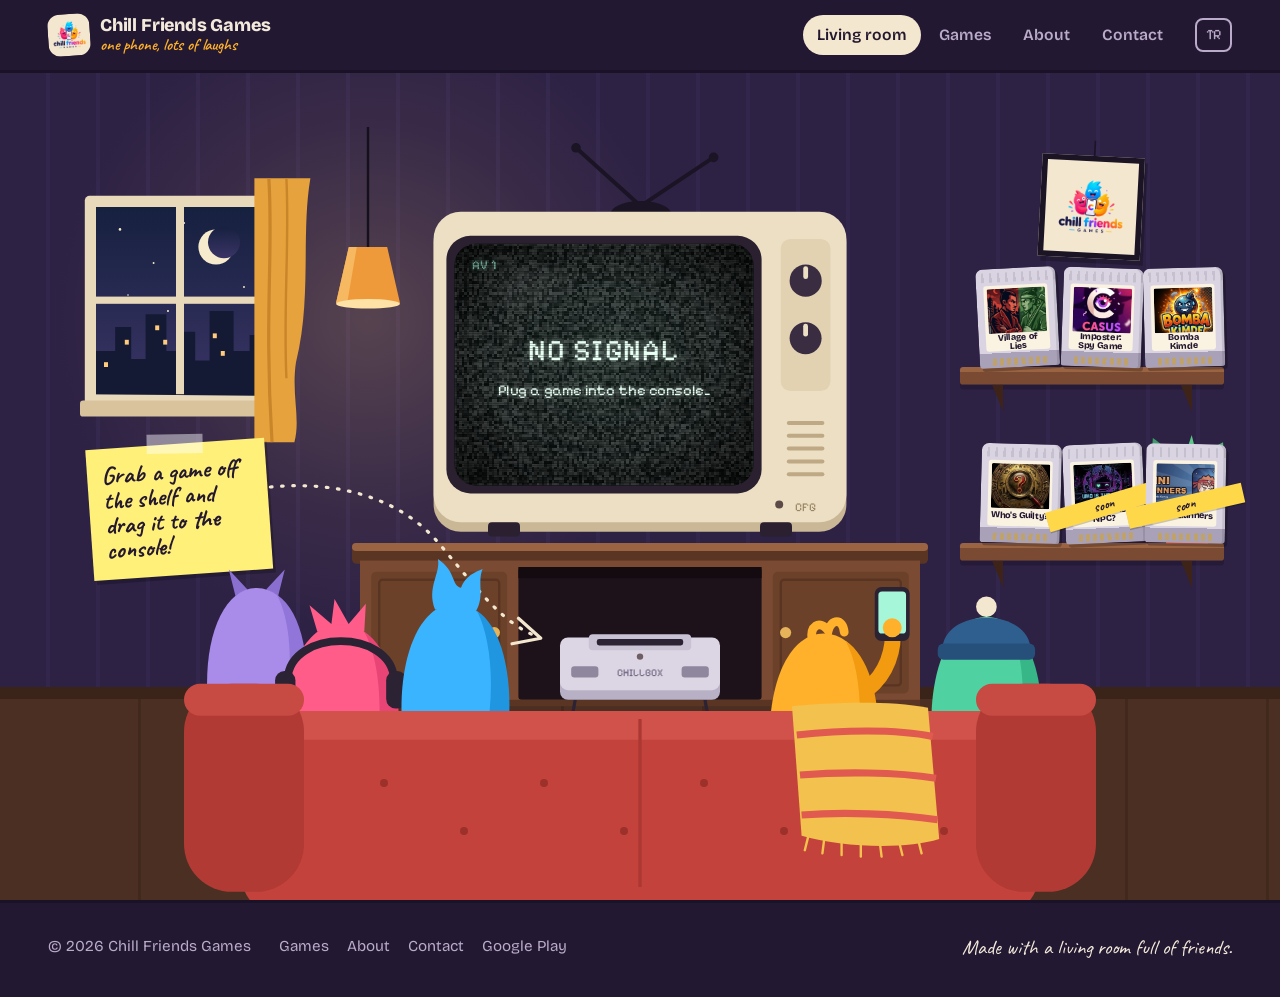
==== commit ae35f50b: "Mini Gunners coming soon with privacy policy link and tidier repo layout" ====
--- a/index.html
+++ b/index.html
@@ -263,6 +263,7 @@
     <button class="cart" data-game="bomba" type="button"><span class="lbl"><img alt=""><b></b></span></button>
     <button class="cart" data-game="suclukim" type="button"><span class="lbl"><img alt=""><b></b></span></button>
     <button class="cart soon" data-game="npc" type="button"><span class="lbl"><img alt=""><b></b></span><em data-i18n="cart.soon">yakında</em></button>
+    <button class="cart soon" data-game="minigunners" type="button"><span class="lbl"><img alt=""><b></b></span><em data-i18n="cart.soon">yakında</em></button>
   </div>
 </main>
 
--- a/css/salon.css
+++ b/css/salon.css
@@ -53,7 +53,7 @@
   z-index: 1;
   --cart-fs: 10px;
 }
-.stage.port { width: 900px; height: 1500px; --cart-fs: 12.8px; }
+.stage.port { width: 900px; height: 1500px; --cart-fs: 12px; }
 
 .piece { position: absolute; display: block; }
 .piece > svg { width: 100%; height: 100%; display: block; overflow: visible; }
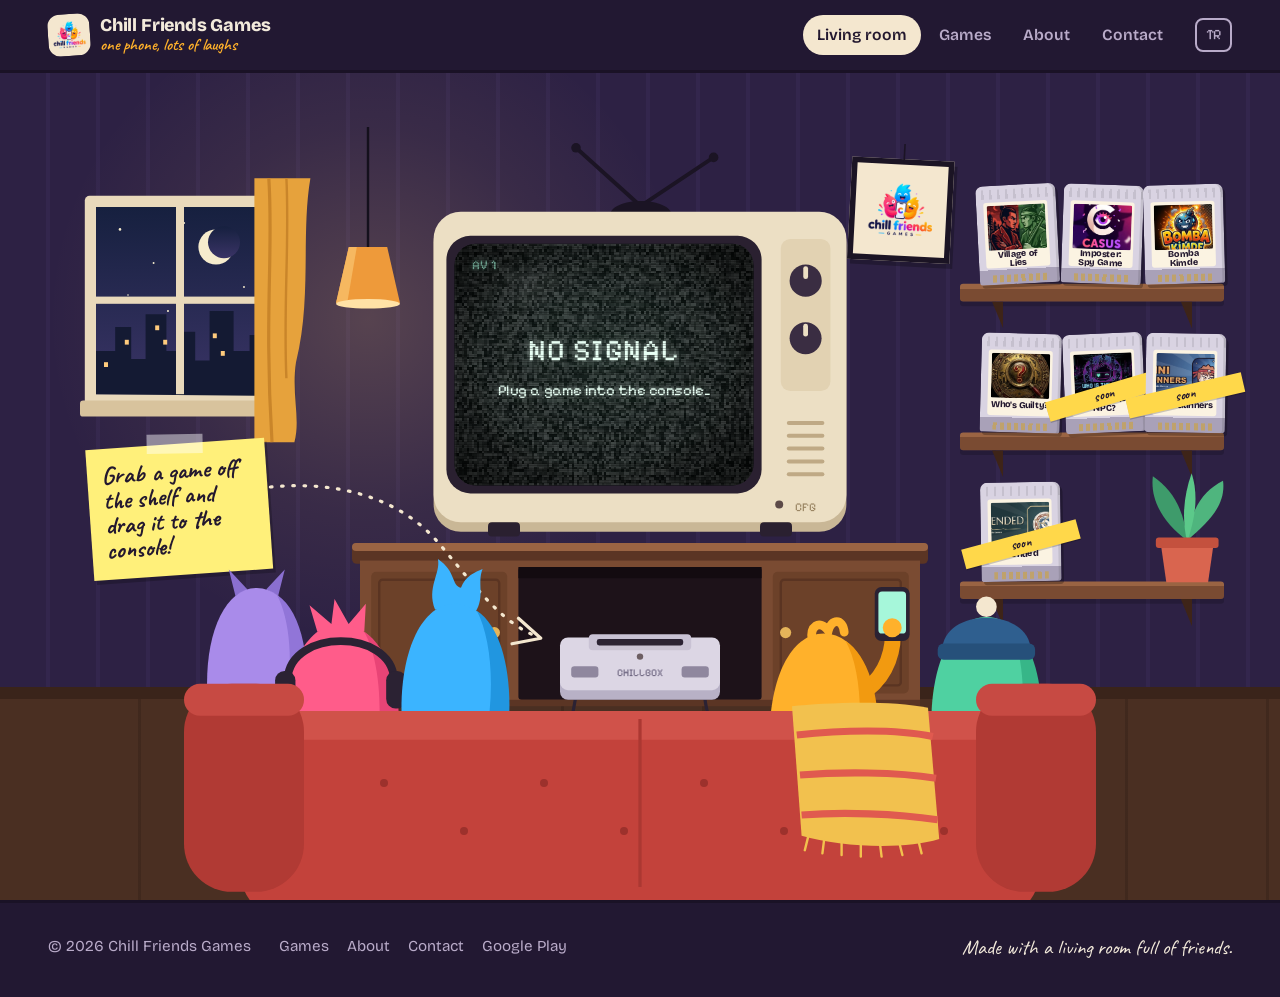
==== commit cc82184f: "Mended coming soon with privacy policy link and a new shelf" ====
--- a/index.html
+++ b/index.html
@@ -176,6 +176,7 @@
 
     <div class="piece shelf s1" aria-hidden="true"><i></i><i></i></div>
     <div class="piece shelf s2" aria-hidden="true"><i></i><i></i></div>
+    <div class="piece shelf s3" aria-hidden="true"><i></i><i></i></div>
 
     <div class="piece plant" aria-hidden="true">
       <svg viewBox="0 0 120 150">
@@ -264,6 +265,7 @@
     <button class="cart" data-game="suclukim" type="button"><span class="lbl"><img alt=""><b></b></span></button>
     <button class="cart soon" data-game="npc" type="button"><span class="lbl"><img alt=""><b></b></span><em data-i18n="cart.soon">yakında</em></button>
     <button class="cart soon" data-game="minigunners" type="button"><span class="lbl"><img alt=""><b></b></span><em data-i18n="cart.soon">yakında</em></button>
+    <button class="cart soon" data-game="mended" type="button"><span class="lbl"><img alt=""><b></b></span><em data-i18n="cart.soon">yakında</em></button>
   </div>
 </main>
 
--- a/css/salon.css
+++ b/css/salon.css
@@ -53,7 +53,7 @@
   z-index: 1;
   --cart-fs: 10px;
 }
-.stage.port { width: 900px; height: 1500px; --cart-fs: 12px; }
+.stage.port { width: 900px; height: 1500px; --cart-fs: 9.4px; }
 
 .piece { position: absolute; display: block; }
 .piece > svg { width: 100%; height: 100%; display: block; overflow: visible; }
@@ -72,7 +72,7 @@
   z-index: 1;
 }
 .poster {
-  left: 1300px; top: 36px;
+  left: 1062px; top: 40px;
   width: 128px; height: 128px;
   padding: 10px;
   background: var(--cream);
@@ -136,9 +136,10 @@
 }
 .shelf i:first-child { left: 40px; }
 .shelf i:last-child { right: 40px; }
-.s1 { left: 1200px; top: 300px; }
-.s2 { left: 1200px; top: 520px; }
-.plant { left: 1428px; top: 383px; width: 112px; height: 140px; z-index: 21; }
+.s1 { left: 1200px; top: 196px; }
+.s2 { left: 1200px; top: 382px; }
+.s3 { left: 1200px; top: 568px; }
+.plant { left: 1428px; top: 431px; width: 112px; height: 140px; z-index: 21; }
 .couch { left: 230px; top: 690px; width: 1140px; height: 260px; z-index: 40; }
 
 .blob { position: absolute; z-index: 35; transform-origin: 50% 100%; }
@@ -432,6 +433,7 @@
 .stage.port .poster,
 .stage.port .doodle,
 .stage.port .s2,
+.stage.port .s3,
 .stage.port .plant { display: none; }
 .stage.port .note { left: 70px; top: 26px; width: 560px; padding: 14px 22px 16px; transform: rotate(-2deg); }
 .stage.port .note p { font-size: 38px; }
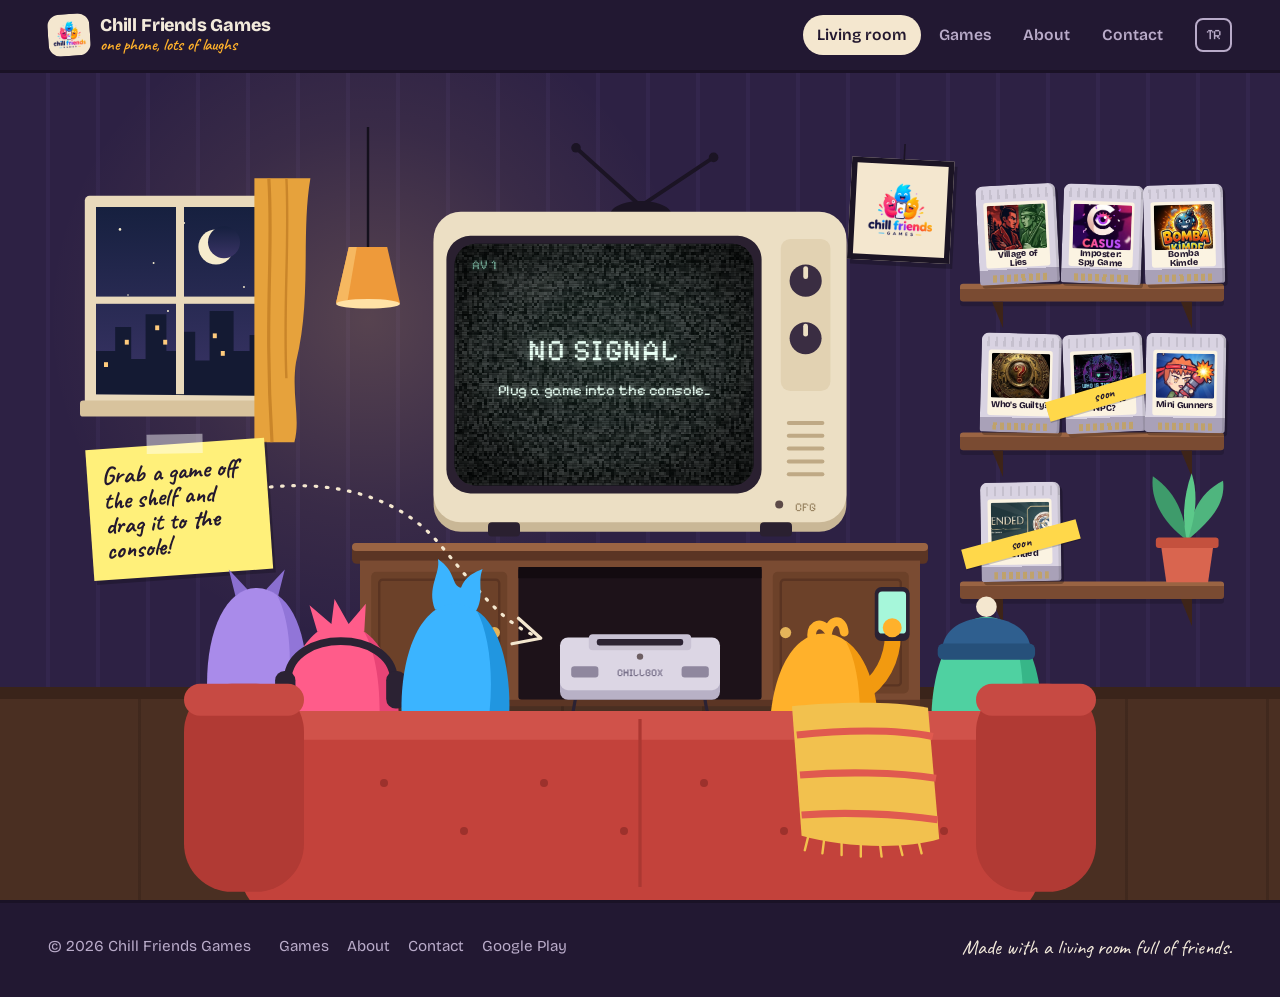
==== commit 0279ed9d: "Mini Gunners released on Google Play" ====
--- a/index.html
+++ b/index.html
@@ -264,7 +264,7 @@
     <button class="cart" data-game="bomba" type="button"><span class="lbl"><img alt=""><b></b></span></button>
     <button class="cart" data-game="suclukim" type="button"><span class="lbl"><img alt=""><b></b></span></button>
     <button class="cart soon" data-game="npc" type="button"><span class="lbl"><img alt=""><b></b></span><em data-i18n="cart.soon">yakında</em></button>
-    <button class="cart soon" data-game="minigunners" type="button"><span class="lbl"><img alt=""><b></b></span><em data-i18n="cart.soon">yakında</em></button>
+    <button class="cart" data-game="minigunners" type="button"><span class="lbl"><img alt=""><b></b></span></button>
     <button class="cart soon" data-game="mended" type="button"><span class="lbl"><img alt=""><b></b></span><em data-i18n="cart.soon">yakında</em></button>
   </div>
 </main>
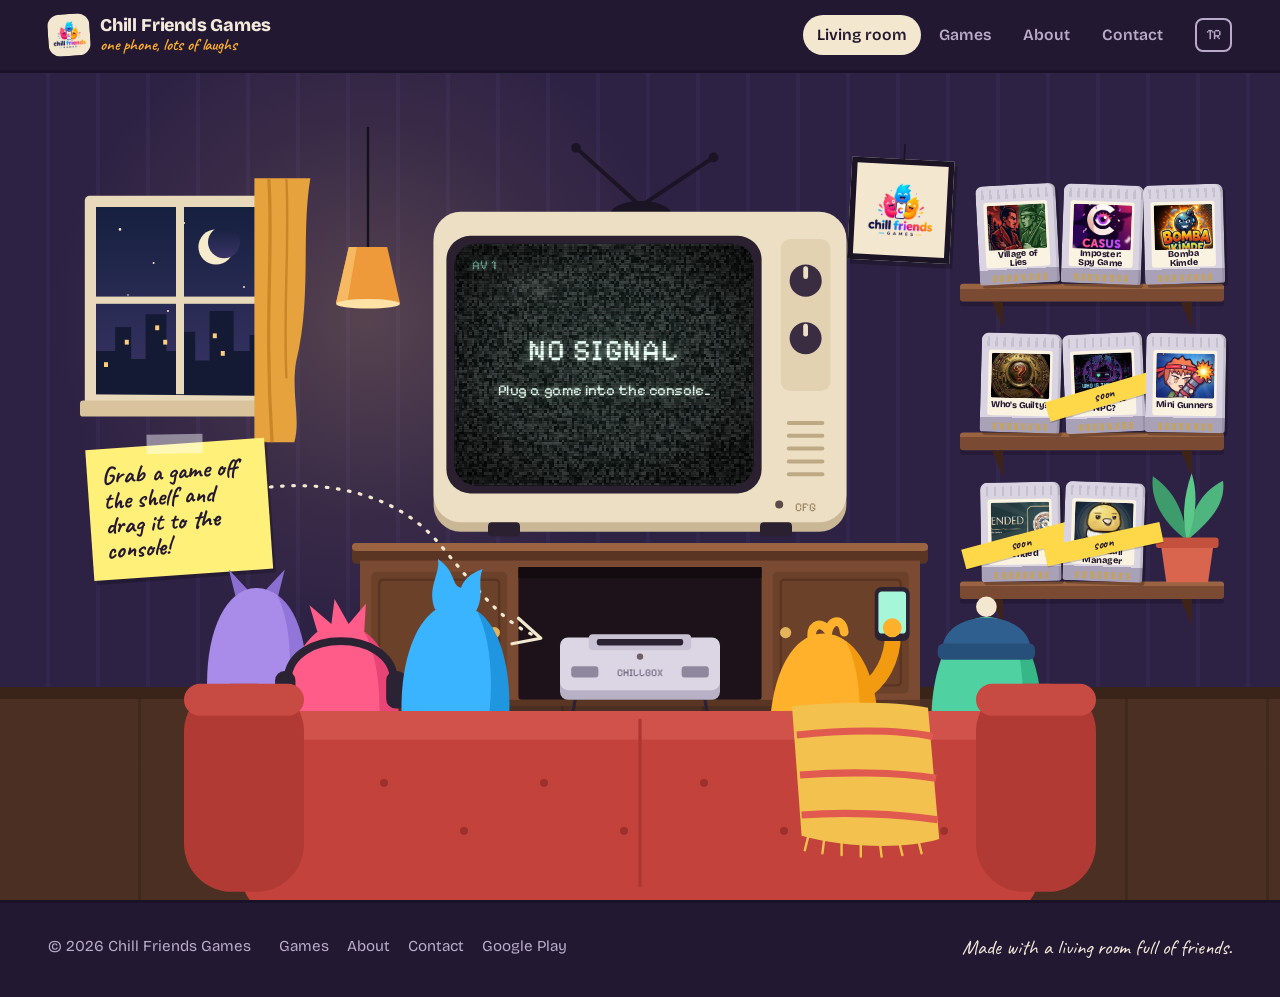
==== commit 62f3a182: "Chickball Manager coming soon with privacy policy page" ====
--- a/index.html
+++ b/index.html
@@ -266,6 +266,7 @@
     <button class="cart soon" data-game="npc" type="button"><span class="lbl"><img alt=""><b></b></span><em data-i18n="cart.soon">yakında</em></button>
     <button class="cart" data-game="minigunners" type="button"><span class="lbl"><img alt=""><b></b></span></button>
     <button class="cart soon" data-game="mended" type="button"><span class="lbl"><img alt=""><b></b></span><em data-i18n="cart.soon">yakında</em></button>
+    <button class="cart soon" data-game="chickball" type="button"><span class="lbl"><img alt=""><b></b></span><em data-i18n="cart.soon">yakında</em></button>
   </div>
 </main>
 
